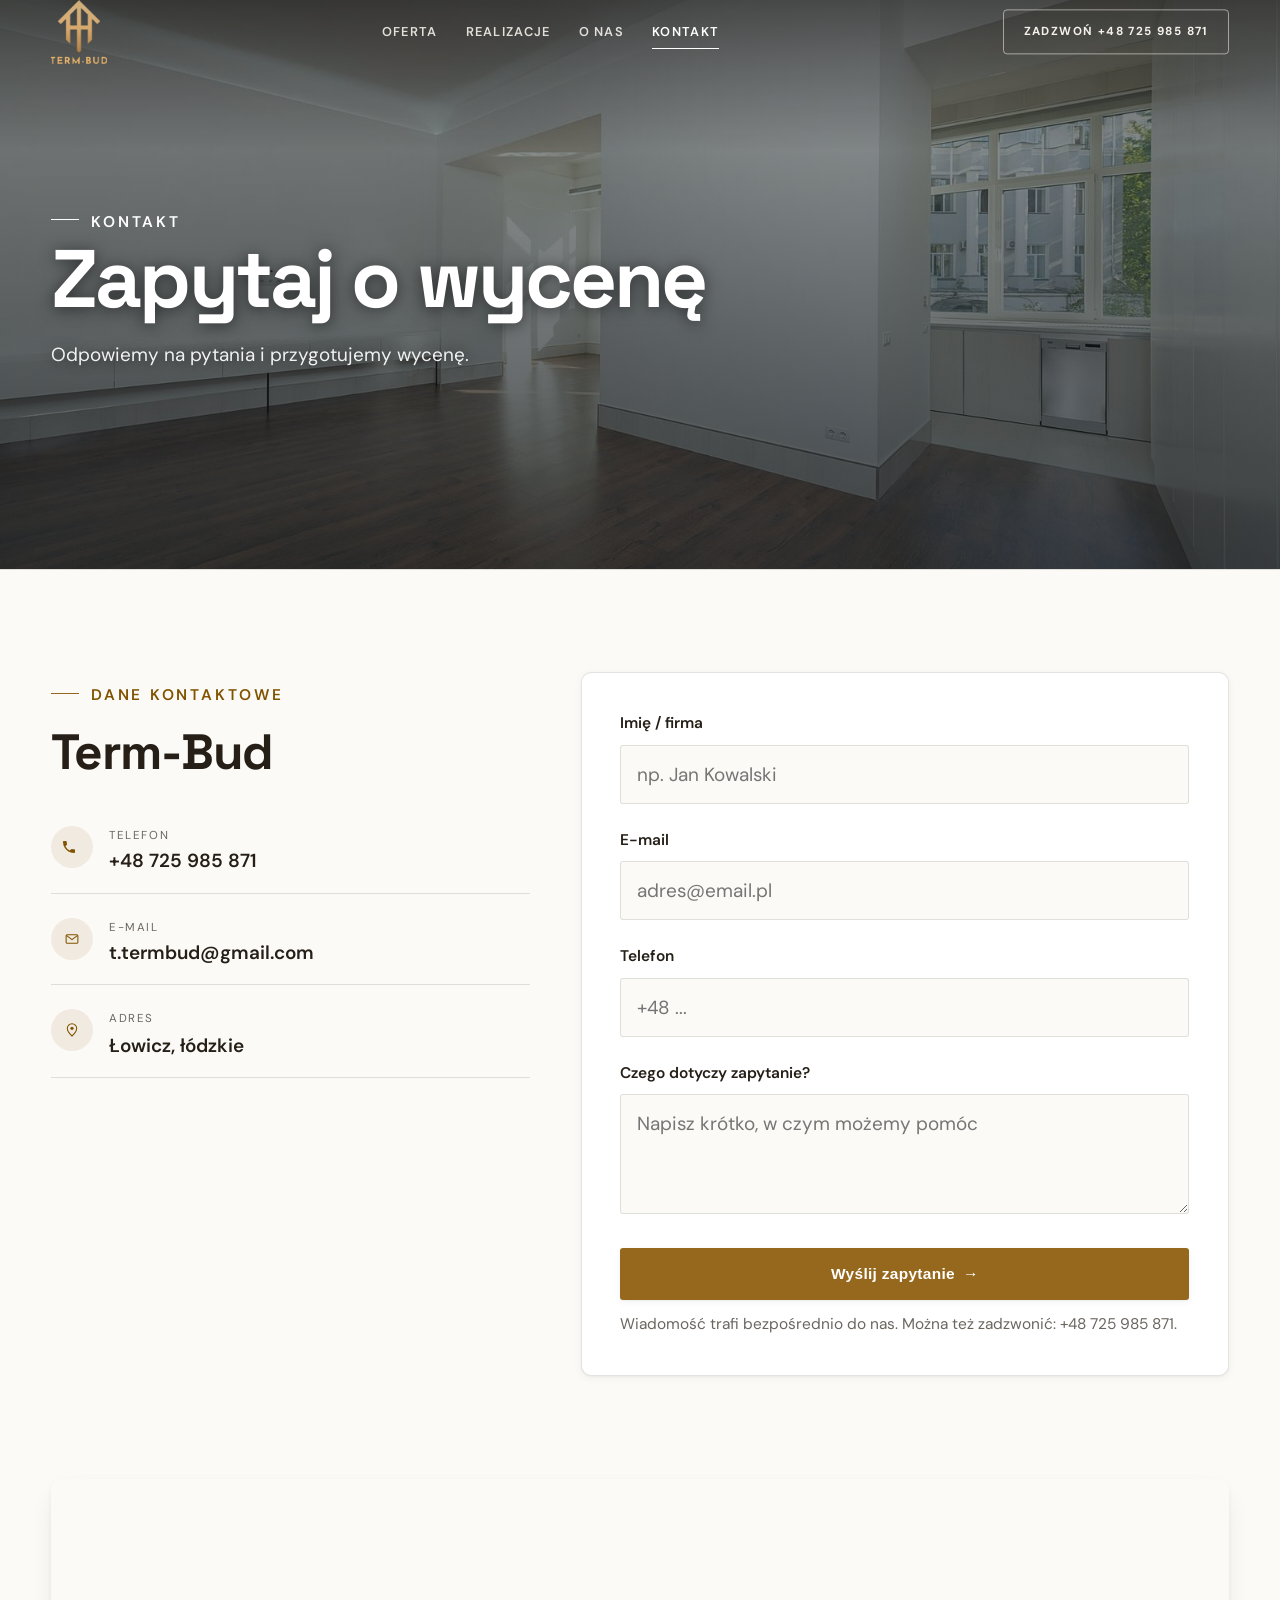
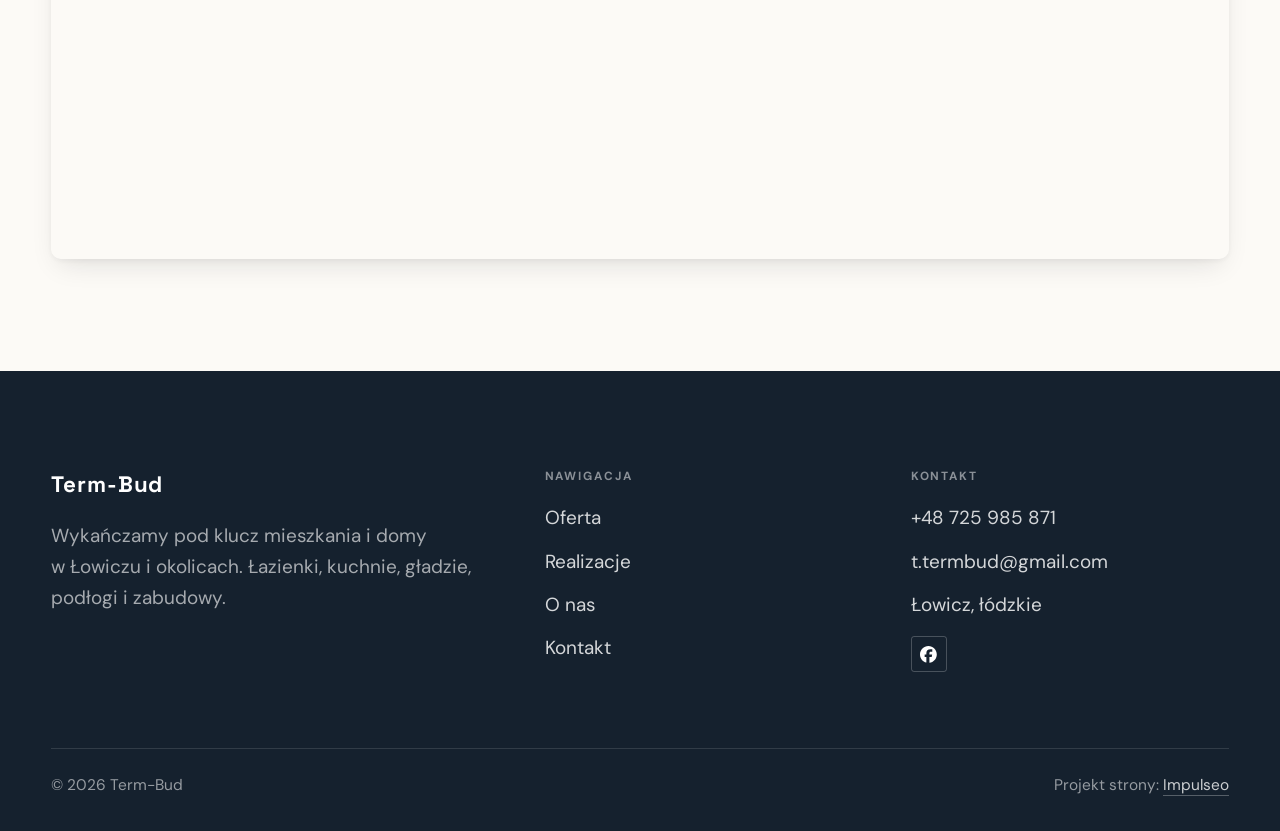
==== kontakt.html @ 58bba92e "Strona demo: term-bud-lowicz" ====
<!DOCTYPE html>
<html lang="pl">
<head>
<meta charset="UTF-8">
<meta name="viewport" content="width=device-width, initial-scale=1.0">
<title>Kontakt - Term-Bud</title>
<meta name="description" content="Kontakt Term-Bud - Łowicz, łódzkie">
<link rel="canonical" href="https://kris20032.github.io/term-bud-lowicz/kontakt.html">
<meta name="robots" content="noindex, nofollow">
<meta property="og:type" content="website">
<meta property="og:locale" content="pl_PL">
<meta property="og:site_name" content="Term-Bud">
<meta property="og:title" content="Kontakt - Term-Bud">
<meta property="og:description" content="Kontakt Term-Bud - Łowicz, łódzkie">
<meta property="og:url" content="https://kris20032.github.io/term-bud-lowicz/kontakt.html">
<meta property="og:image" content="https://kris20032.github.io/term-bud-lowicz/img/og.jpg">
<meta property="og:image:width" content="1200">
<meta property="og:image:height" content="630">
<meta name="twitter:card" content="summary_large_image">
<link rel="preconnect" href="https://fonts.googleapis.com">
<link rel="preconnect" href="https://fonts.gstatic.com" crossorigin>
<link href="https://fonts.googleapis.com/css2?family=Space+Grotesk:wght@500;600;700&family=DM+Sans:opsz,wght@9..40,400;9..40,500;9..40,600&display=swap" rel="stylesheet">
<link rel="stylesheet" href="assets/styles.css?v=5d3cfe52">
</head>
<body>

<header class="nav">
  <div class="wrap nav-inner">
    <a class="brand brand-has-logo" href="index.html"><img class="brand-logo" src="img/logo.png" alt="Term-Bud" width="573" height="656" decoding="async"></a>
    <nav class="nav-links">
      <a href="oferta.html">Oferta</a>
      <a href="realizacje.html">Realizacje</a>
      <a href="o-nas.html">O nas</a>
      <a href="kontakt.html" class="active" aria-current="page">Kontakt</a>
      <a href="tel:+48725985871" class="btn btn-accent">Zadzwoń +48 725 985 871</a>
    </nav>
    <button class="nav-toggle" aria-label="Menu"><span></span><span></span><span></span></button>
  </div>
</header>

<main>
<section class="pagehead">
  <img src="img/g7.jpg" alt="Term-Bud - Zapytaj o wycenę" width="1600" height="1068" decoding="async">
  <div class="wrap">
    <span class="eyebrow">Kontakt</span>
    <h1>Zapytaj o wycenę</h1>
    <p>Odpowiemy na pytania i przygotujemy wycenę.</p>
  </div>
</section>
<section>
  <div class="wrap contact-grid">
    <div class="reveal">
      <span class="eyebrow">Dane kontaktowe</span>
      <h2 style="margin:var(--space-4) 0 var(--space-6)">Term-Bud</h2>
      <div class="info-list">
        <div class="info-row"><div class="ic"><svg class="ico-tel" width="16" height="16" viewBox="0 0 24 24" fill="none" aria-hidden="true"><path d="M6.6 10.8a15.5 15.5 0 0 0 6.6 6.6l2.2-2.2a1 1 0 0 1 1-.24 11.4 11.4 0 0 0 3.6.58 1 1 0 0 1 1 1V20a1 1 0 0 1-1 1A17 17 0 0 1 3 4a1 1 0 0 1 1-1h3.5a1 1 0 0 1 1 1c0 1.25.2 2.46.58 3.6a1 1 0 0 1-.25 1l-2.23 2.2Z" fill="currentColor"/></svg></div><div><div class="lbl">Telefon</div><a class="val" href="tel:+48725985871">+48 725 985 871</a></div></div>
        <div class="info-row"><div class="ic"><svg class="ico-mail" width="16" height="16" viewBox="0 0 24 24" fill="none" aria-hidden="true"><rect x="3.2" y="5.5" width="17.6" height="13" rx="1.6" stroke="currentColor" stroke-width="1.6"/><path d="M4 7l8 6 8-6" stroke="currentColor" stroke-width="1.6" stroke-linecap="round" stroke-linejoin="round"/></svg></div><div><div class="lbl">E-mail</div><a class="val" href="mailto:t.termbud@gmail.com">t.termbud@gmail.com</a></div></div>
        <div class="info-row"><div class="ic"><svg class="ico-pin" width="16" height="16" viewBox="0 0 24 24" fill="none" aria-hidden="true"><path d="M12 21s7-6.1 7-11.5A7 7 0 0 0 5 9.5C5 14.9 12 21 12 21Z" stroke="currentColor" stroke-width="1.6" fill="none"/><circle cx="12" cy="9.5" r="2.4" fill="currentColor"/></svg></div><div><div class="lbl">Adres</div><div class="val">Łowicz, łódzkie</div></div></div>
      </div>
    </div>
    <div class="reveal">
      <form class="form" action="https://formsubmit.co/t.termbud@gmail.com" method="POST">
        <input type="hidden" name="_subject" value="Zapytanie ze strony Term-Bud">
        <input type="hidden" name="_captcha" value="false">
        <input type="hidden" name="_template" value="table">
        <div class="fld"><label for="name">Imię / firma</label><input id="name" name="name" type="text" placeholder="np. Jan Kowalski" required></div>
        <div class="fld"><label for="email">E-mail</label><input id="email" name="email" type="email" placeholder="adres@email.pl" required></div>
        <div class="fld"><label for="phone">Telefon</label><input id="phone" name="phone" type="tel" placeholder="+48 ..."></div>
        <div class="fld"><label for="msg">Czego dotyczy zapytanie?</label><textarea id="msg" name="message" placeholder="Napisz krótko, w czym możemy pomóc" required></textarea></div>
        <button type="submit" class="btn btn-accent" style="width:100%;justify-content:center">Wyślij zapytanie <span class="arr">→</span></button>
        <p class="note">Wiadomość trafi bezpośrednio do nas. Można też zadzwonić: +48 725 985 871.</p>
      </form>
    </div>
  </div>
</section>
<section style="padding-top:0">
  <div class="wrap reveal">
    <iframe class="map" title="Term-Bud - Łowicz" src="https://maps.google.com/maps?q=Term-Bud%20%C5%81owicz&z=15&output=embed" loading="lazy" referrerpolicy="no-referrer-when-downgrade"></iframe>
  </div>
</section>
</main>

<footer>
  <div class="wrap">
    <div class="foot-grid">
      <div class="foot-brand">
        <div class="name">Term-Bud</div>
        <p>Wykańczamy pod klucz mieszkania i domy w Łowiczu i okolicach. Łazienki, kuchnie, gładzie, podłogi i zabudowy.</p>
      </div>
      <div class="foot-col">
        <h4>Nawigacja</h4>
        <a href="oferta.html">Oferta</a>
        <a href="realizacje.html">Realizacje</a>
        <a href="o-nas.html">O nas</a>
        <a href="kontakt.html">Kontakt</a>
      </div>
      <div class="foot-col">
        <h4>Kontakt</h4>
        <a href="tel:+48725985871">+48 725 985 871</a>
        <a href="mailto:t.termbud@gmail.com">t.termbud@gmail.com</a>
        <p>Łowicz, łódzkie</p>
      <div class="foot-soc">
        <a class="soc" href="https://www.facebook.com/p/Term-Bud-%C5%81owicz-100028941773326/" target="_blank" rel="noopener" aria-label="Facebook - Term-Bud"><svg viewBox="0 0 24 24" aria-hidden="true" focusable="false"><path d="M9.101 23.691v-7.98H6.627v-3.667h2.474v-1.58c0-4.085 1.848-5.978 5.858-5.978.401 0 .955.042 1.468.103a8.68 8.68 0 0 1 1.141.195v3.325a8.623 8.623 0 0 0-.653-.036 26.805 26.805 0 0 0-.733-.009c-.707 0-1.259.096-1.675.309a1.686 1.686 0 0 0-.679.622c-.258.42-.374.995-.374 1.752v1.297h3.919l-.386 2.103-.287 1.564h-3.246v8.245C19.396 23.238 24 18.179 24 12.044c0-6.627-5.373-12-12-12s-12 5.373-12 12c0 5.628 3.874 10.35 9.101 11.647Z" fill="currentColor"/></svg></a>
      </div>
      </div>
    </div>
    <div class="foot-bot">
      <span>© 2026 Term-Bud</span>
      <span>Projekt strony: <a class="foot-credit" href="https://impulseo.pl" target="_blank" rel="noopener">Impulseo</a></span>
    </div>
  </div>
</footer>
<div class="sticky-call"><a class="sc-call" href="tel:+48725985871"><svg class="ico-tel" width="16" height="16" viewBox="0 0 24 24" fill="none" aria-hidden="true"><path d="M6.6 10.8a15.5 15.5 0 0 0 6.6 6.6l2.2-2.2a1 1 0 0 1 1-.24 11.4 11.4 0 0 0 3.6.58 1 1 0 0 1 1 1V20a1 1 0 0 1-1 1A17 17 0 0 1 3 4a1 1 0 0 1 1-1h3.5a1 1 0 0 1 1 1c0 1.25.2 2.46.58 3.6a1 1 0 0 1-.25 1l-2.23 2.2Z" fill="currentColor"/></svg> Zadzwoń</a><a class="sc-quote" href="kontakt.html">Zadzwoń teraz</a></div>
<div class="demo-wazne" data-do="2026-09-24" data-cykl="3" hidden><svg class="dw-ico" width="13" height="13" viewBox="0 0 24 24" fill="none" aria-hidden="true"><circle cx="12" cy="12" r="8.6" stroke="currentColor" stroke-width="1.8"/><path d="M12 7.2V12l3.3 2" stroke="currentColor" stroke-width="1.8" stroke-linecap="round"/></svg><span class="dw-txt"></span></div>

<script src="assets/main.js"></script>
</body>
</html>
---- assets/styles.css ----
/* ============================================================
   STOLBASZ — premium, architektoniczny B2B fit-out
   Jasna paleta, zero brązu. System wg premium-web-craft.
   Projekt strony: Impulseo (impulseo.pl)
   ============================================================ */

:root{
  /* PALETA — jasna, architektoniczna, chłodna */
  --paper:#F4F6F8;          /* główne tło */
  --paper-2:#E7EBEF;        /* sekcje alternatywne (chłodny jasny szary) */
  --paper-3:#E7EBEF;        /* delikatne wypełnienia */
  --ink:#15212E;            /* tekst główny — chłodny grafit */
  --ink-soft:#243443;       /* nagłówki drugorzędne */
  --muted:#6B7785;          /* tekst poboczny */
  --line:rgba(21,33,46,.12);/* hairline */
  --accent:#E8A317;         /* stonowany petrol-slate — jedyny akcent */
  --accent-d:#C9870C;
  --accent-soft:rgba(232,163,23,.10);
  --dark:#15212E;           /* sekcje ciemne (stopka/CTA) */

  /* HOVER ZDJĘĆ — JEDEN standard dla całego silnika (decyzja K. 04.08.2026, artefakt z wariantami).
     AKTUALNE (K.+Szymon 09.08.2026, wybór z artefaktu 6 wariantów): zoom 1.05 przy 1.4s -
     przy tak długim czasie mocniejszy kadr NIE skacze, tylko „oddycha". Poprzedni standard
     (1.02 / .55s z 04.08) odbierany jako dynamiczny i szybki.
     Spoczynek lekko przygaszony, ale TYLKO tam, gdzie jest mysz (@media hover:hover) —
     na telefonie zdjęcia zostają w pełnej jasności. */
  --img-zoom:1.05;                   /* K.+Szymon 09.08: wariant F z artefaktu porównawczego */
  --img-rest:brightness(.95) saturate(.99);
  --img-hot:brightness(1.06) saturate(1.05);
  --img-dur:1.4s;                    /* K.+Szymon 09.08 (wariant F): powoli = elegancko */
  --img-ease:cubic-bezier(.16,.84,.44,1);  /* miękki ogon, efekt „oddychania" */

  /* ODSTĘPY — skala 4/8 */
  --space-1:4px; --space-2:8px; --space-3:12px; --space-4:16px; --space-5:24px;
  --space-6:32px; --space-7:48px; --space-8:64px; --space-9:96px; --space-10:128px;

  /* TYPOGRAFIA — fluid clamp() (skala podbita 16.07.2026: większe, czytelniejsze litery — uwaga Adama) */
  --text-sm:clamp(.9rem,.87rem + .12vw,1rem);
  --text-base:clamp(1.08rem,1.04rem + .18vw,1.2rem);
  --text-lg:clamp(1.24rem,1.15rem + .34vw,1.44rem);
  --text-h3:clamp(1.34rem,1.22rem + .55vw,1.66rem);
  --text-h2:clamp(2.1rem,1.66rem + 2.1vw,3.1rem);
  --text-h1:clamp(2.9rem,2.1rem + 4vw,5.1rem);

  /* PROMIENIE — architektoniczne, raczej ostre */
  --r-sm:3px; --r-md:6px; --r-lg:10px;

  /* RUCH */
  --ease:cubic-bezier(.25,.46,.45,.94); --dur:.24s;

  /* CIENIE — miękkie, warstwowe */
  --sh-sm:0 1px 2px rgba(16,24,32,.04), 0 2px 8px rgba(16,24,32,.05);
  --sh-md:0 2px 6px rgba(16,24,32,.05), 0 12px 28px -8px rgba(16,24,32,.12);
  --sh-lg:0 6px 14px rgba(16,24,32,.07), 0 26px 56px -18px rgba(16,24,32,.22);

  --hairline:1px solid var(--line);

  --font-display:'Space Grotesk','Inter',sans-serif;
  --font-body:'DM Sans','Inter',sans-serif;
}

*{box-sizing:border-box;margin:0;padding:0}
html{scroll-behavior:smooth}
body{
  font-family:var(--font-body);
  font-size:var(--text-base);
  line-height:1.65;
  color:var(--ink);
  background:var(--paper);
  -webkit-font-smoothing:antialiased;
  text-rendering:optimizeLegibility;
}
img{max-width:100%;height:auto;display:block}  /* height:auto = width/height z atrybutów trzyma proporcje (TOP#12) */
a{color:inherit;text-decoration:none}

.wrap{width:min(92%,1180px);margin-inline:auto}
section{padding-block:clamp(52px,6.5vw,96px)}

h1,h2,h3{font-family:var(--font-display);font-weight:700;line-height:1.08;letter-spacing:-.02em;color:var(--ink)}
h1{font-size:var(--text-h1);letter-spacing:-.035em}
h2{font-size:var(--text-h2);letter-spacing:-.025em}
h3{font-size:var(--text-h3)}
/* MIARA — długość wiersza. WCAG 2.2 SC 1.4.8: max 80 znaków; Butterick: 45–90.
   68ch daje realnie 72–78 znaków polskiego tekstu, czyli z zapasem pod granicą.
   Wcześniej limit miał TYLKO <p> — <li>, <blockquote> i <dd> nie miały żadnego,
   i to jedyny powód, dla którego 23 bloki na dwóch oddanych stronach jadą po
   83–106 znaków w wierszu (pomiar 07.08.2026, bramka `miara`).
   ⚠️ Listy i definicje ograniczamy TYLKO bez klasy: `ul`/`ol` z klasą to u nas
   układ (siatki kafli, menu), a nie tekst ciągły — tam miarę wyznacza układ. */
/* 60ch, nie 68ch (K. 10.08): po zmianie fontów na węższe kroje (DM Sans i spółka)
   w 68ch mieściło się ~90 znaków - bramka pikselowa słusznie zgłaszała przekroczenie
   granicy 80. Pomiar na żywej przeglądarce: 60ch = 90 znaków, 53ch = ~78 znaków, czyli normę WCAG 1.4.8. */
:root{ --miara:53ch }
p{max-width:min(100%,var(--miara))}
blockquote,
ul:not([class])>li, ol:not([class])>li,
dl:not([class])>dd{max-width:min(100%,var(--miara))}

/* ⚠️ Świadomie BEZ wyjątku `.tile p,.card p,.svc p{max-width:none}`, choć nasuwa się sam:
   te akapity BYŁY już ograniczone (stare `p{max-width:65ch}`), więc „wyjątek" nie odblokowałby
   niczego nowego — tylko ROZLUŹNIŁ stan sprzed zmiany na wszystkich demach naraz.
   `figcaption` żadna z reguł wyżej nie dotyczy, więc też nie potrzebuje zwolnienia. */

/* ŁAMANIE. `balance` wyrównuje długości wierszy w nagłówku, `pretty` pilnuje ostatniego
   wiersza akapitu, żeby nie został w nim jeden wyraz. Obsługiwane od Chrome 117 /
   Safari 17.5; starsze przeglądarki po prostu ignorują tę własność.
   `text-wrap:pretty` nie występowało dotąd ANI RAZ w silniku ani w repo klientów. */
h1,h2,h3,.lead,.lede{text-wrap:balance}
p,li,blockquote,dd{text-wrap:pretty}

.eyebrow{
  font-family:var(--font-body);
  font-size:var(--text-sm);
  font-weight:600;
  letter-spacing:.18em;
  text-transform:uppercase;
  color:var(--accent);
  display:inline-flex;align-items:center;gap:var(--space-3);
}
/* flex:none + margin-top = kreska trzyma się PIERWSZEJ linii. Wcześniej align-items:center
   centrowało ją względem całego bloku i przy zawinięciu (długi kicker typu
   „…WNĘTRZ · LESZNO · OD 2019") druga linia lądowała z brzydkim wcięciem. */
.eyebrow{align-items:flex-start}
.eyebrow>*,.eyebrow{text-wrap:balance}   /* dlugi kicker lamal sie na sierote typu samo „2019" w drugiej linii */
.eyebrow::before{content:"";width:28px;height:1px;background:var(--accent);display:inline-block;flex:none;margin-top:.62em}

.muted{color:var(--muted)}
.lead{font-size:var(--text-lg);line-height:1.55;color:var(--ink-soft);max-width:50ch}

/* ---------- BUTTONS ---------- */
.btn{
  display:inline-flex;align-items:center;gap:var(--space-2);
  font-weight:600;font-size:var(--text-sm);letter-spacing:.02em;
  padding:var(--space-4) var(--space-6);
  border-radius:var(--r-sm);
  transition:transform var(--dur) var(--ease),box-shadow var(--dur) var(--ease),background var(--dur) var(--ease);
  cursor:pointer;border:1px solid transparent;
}
.btn-accent{background:var(--accent);color:#fff;box-shadow:var(--sh-sm)}
.btn-accent:hover{background:var(--accent-d);transform:translateY(-2px);box-shadow:var(--sh-md)}
.btn-accent:active{transform:translateY(0);box-shadow:var(--sh-sm)}
.btn-ghost{background:transparent;color:var(--ink);border-color:var(--line)}
.btn-ghost:hover{border-color:var(--accent);color:var(--accent);transform:translateY(-2px)}
.btn-light{background:#fff;color:var(--ink);box-shadow:var(--sh-sm)}
.btn-light:hover{transform:translateY(-2px);box-shadow:var(--sh-md)}
.btn .arr{transition:transform var(--dur) var(--ease)}
.btn:hover .arr{transform:translateX(4px)}

/* ---------- NAV ---------- */
.nav{
  position:sticky;top:0;z-index:50;
  background:color-mix(in srgb,var(--paper) 88%,transparent);
  backdrop-filter:saturate(140%) blur(10px);
  border-bottom:var(--hairline);
}
.nav-inner{display:flex;align-items:center;justify-content:space-between;gap:var(--space-5);height:72px}
/* ANTY-NACHODZENIE (K. 05.08.2026): długa nazwa firmy + przycisk z pełnym numerem nie mieściły się w pasku
   i flex ściskał linki PONIŻEJ ich treści - "Kontakt" wchodził na ramkę "Zadzwoń +48 ...". Teraz ustępuje
   nazwa marki (skrót wielokropkiem), a menu i przycisk nigdy się nie kurczą ani nie zachodzą na siebie. */
.brand{display:flex;flex-direction:column;line-height:1;min-width:0;flex:0 1 auto}
.brand .name{font-family:var(--font-display);font-weight:800;font-size:1.35rem;letter-spacing:.04em;white-space:nowrap;overflow:hidden;text-overflow:ellipsis}
.brand .sub{font-size:.62rem;letter-spacing:.34em;text-transform:uppercase;color:var(--muted);margin-top:5px;white-space:nowrap;overflow:hidden;text-overflow:ellipsis}
.nav-links{display:flex;align-items:center;gap:var(--space-6);flex:0 0 auto}
.nav-links a{font-size:var(--text-sm);font-weight:500;color:var(--ink-soft);position:relative;padding-block:4px;white-space:nowrap;transition:color var(--dur) var(--ease)}
.nav-links a::after{content:"";position:absolute;left:0;bottom:0;width:0;height:1.5px;background:var(--accent);transition:width var(--dur) var(--ease)}
.nav-links a:hover,.nav-links a.active{color:var(--ink)}
.nav-links a:hover::after,.nav-links a.active::after{width:100%}
.nav-links .btn{padding:var(--space-2) var(--space-5)}
/* przyciski w nav: właściwy kolor (przebij .nav-links a) + bez podkreślenia */
.nav-links a.btn-accent{color:#fff}
.nav-links a.btn-ghost,.nav-links a.btn-light{color:var(--ink)}
/* CTA w pasku: NIE podkreślenie spod linków menu, ale ten sam przelatujący błysk,
   co na wszystkich innych przyciskach (zgłoszenie K. 13.08.2026 - „na hero jest efekt
   światła przechodzącego przez przycisk, na navbarze go nie ma, a mają być identyczne").
   Reguła `.nav-links a::after` jest silniejsza od `.btn::after`, więc trzeba jej
   geometrię wyzerować i wpisać połysk z nazwy - samo `display:none` gasiło efekt. */
.nav-links a.btn::after{
  display:block;content:"";position:absolute;inset:0;z-index:-1;pointer-events:none;
  width:auto;height:auto;border-radius:inherit;   /* kasuje geometrię podkreślenia (width:0;height:1.5px) */
  background:linear-gradient(100deg,transparent 32%,rgba(255,255,255,.20) 50%,transparent 68%);
  translate:-120% 0}
@media (prefers-reduced-motion:no-preference){
  .nav-links a.btn:hover::after{translate:120% 0;transition:translate .75s var(--mt-ease,cubic-bezier(.16,.84,.44,1))}
}
.nav-toggle{display:none;background:none;border:none;cursor:pointer;flex-direction:column;gap:5px;padding:8px}
.nav-toggle span{width:24px;height:2px;background:var(--ink);transition:var(--dur)}
/* Ciasny zakres MIĘDZY menu mobilnym a pełnym pulpitem: zbijamy odstępy i nazwę marki,
   żeby wszystko zmieściło się naturalnie, zanim w ogóle dojdzie do skracania wielokropkiem. */
@media(max-width:1280px) and (min-width:921px){
  .nav-links{gap:var(--space-4)}
  .nav-links .btn{padding:var(--space-2) var(--space-4)}
  .brand .name{font-size:1.15rem}
}

/* ---------- HERO (split) ---------- */
.hero{position:relative;overflow:hidden;border-bottom:var(--hairline)}
.hero-grid{display:grid;grid-template-columns:1.05fr .95fr;gap:clamp(24px,4vw,60px);align-items:center;
  padding-block:clamp(36px,4.5vw,64px)}
.hero-copy .eyebrow{margin-bottom:var(--space-5)}
.hero-copy h1{margin-bottom:var(--space-5)}
.hero-copy .lead{margin-bottom:var(--space-7)}
.hero-actions{display:flex;flex-wrap:wrap;gap:var(--space-4)}
.hero-art{position:relative;aspect-ratio:4/3;border-radius:var(--r-lg);overflow:hidden;box-shadow:var(--sh-lg)}
.hero-art img{width:100%;height:100%;object-fit:cover}
.hero-art::after{content:"";position:absolute;inset:0;background:linear-gradient(180deg,transparent 55%,rgba(18,24,28,.28))}
.hero-badge{position:absolute;left:var(--space-5);bottom:var(--space-5);z-index:2;
  background:rgba(252,252,251,.94);backdrop-filter:blur(4px);
  border-radius:var(--r-md);padding:var(--space-4) var(--space-5);box-shadow:var(--sh-md);max-width:78%}
.hero-badge strong{display:block;font-family:var(--font-display);font-size:1rem;letter-spacing:-.01em}
.hero-badge span{font-size:var(--text-sm);color:var(--muted)}

/* ---------- HERO duży / kinowy (strona główna) ---------- */
.hero-cine{position:relative;min-height:clamp(560px,82vh,840px);min-height:clamp(560px,82svh,840px);display:flex;align-items:center;overflow:hidden;border-bottom:var(--hairline)}
.hero-cine>img{position:absolute;inset:0;width:100%;height:100%;object-fit:cover;z-index:0}
.hero-cine::after{content:"";position:absolute;inset:0;z-index:1;
  background:linear-gradient(95deg,rgba(13,18,23,.86) 0%,rgba(13,18,23,.64) 32%,rgba(13,18,23,.24) 62%,rgba(13,18,23,.04) 100%)}
.hero-cine .wrap{position:relative;z-index:2;padding-block:var(--space-8)}
.hero-cine .hero-copy{max-width:660px}
.hero-cine .eyebrow{color:#fff;margin-bottom:var(--space-5)}
.hero-cine .eyebrow::before{background:#fff}
.hero-cine h1{color:#fff;margin-bottom:var(--space-5);font-size:clamp(2.9rem,2rem + 4.4vw,5.2rem);text-wrap:balance}
.hero-cine .lead{color:rgba(255,255,255,.92);max-width:48ch;margin-bottom:var(--space-7)}
.hero-cine .hero-actions{display:flex;flex-wrap:wrap;gap:var(--space-4)}
/* NISKIE OKNO (laptop z dokiem i paskami przeglądarki ma ~700-780 px wysokości widoku):
   H1 do 5.2rem + długi lead nie mieściły się i przyciski wypadały POD krawędź ekranu -
   klient widział stronę bez ani jednego CTA. Skalujemy w dół, zamiast przycinać treść. */
@media(min-width:821px) and (max-height:820px){
  .hero-cine{min-height:clamp(520px,94svh,780px)}
  .hero-cine .wrap{padding-block:var(--space-6)}
  .hero-cine h1{font-size:clamp(2.2rem,1.5rem + 2.6vw,3.6rem);margin-bottom:var(--space-4)}
  .hero-cine .eyebrow{margin-bottom:var(--space-4)}
  .hero-cine .lead{margin-bottom:var(--space-5);max-width:44ch}
}
@media(max-width:680px){
  .hero-cine{min-height:clamp(520px,76vh,640px);min-height:clamp(520px,76svh,640px);align-items:flex-end}
  .hero-cine::after{background:linear-gradient(0deg,rgba(13,18,23,.9) 6%,rgba(13,18,23,.45) 55%,rgba(13,18,23,.25) 100%)}
  .hero-cine .wrap{padding-bottom:var(--space-9)}
  /* TELEFON (~90% oglądających): lead potrafił zająć 8 linii i zepchnąć CTA poza pierwszy ekran.
     Zwężamy interlinię i skalę - treści nie ucinamy, bo to ona sprzedaje. */
  .hero-cine .lead{font-size:.98rem;line-height:1.5;margin-bottom:var(--space-5)}
  .hero-cine .eyebrow{font-size:.72rem;letter-spacing:.13em;margin-bottom:var(--space-4)}
  .hero-cine .eyebrow::before{width:20px}
  .hero-cine h1{margin-bottom:var(--space-4)}
}

/* full-bleed hero variant (podstrony) */
.pagehead{position:relative;min-height:46vh;min-height:46svh;display:flex;align-items:flex-end;overflow:hidden;border-bottom:var(--hairline)}
.pagehead img{position:absolute;inset:0;width:100%;height:100%;object-fit:cover}
/* 10.08.2026 (decyzja K.): mocniejsze przyciemnienie + cień pod tekstem. Bramka mierzyła na
   nagłówkach podstron 3,38-3,43:1 przy wymaganych 4,5 — jasne zdjęcie (hala, śnieg, niebo)
   podchodziło pod biały tekst. Zdjęcia klientów są różne, więc kontrast musi dawać WARSTWA,
   a nie szczęśliwy dobór kadru. */
.pagehead::after{content:"";position:absolute;inset:0;background:linear-gradient(180deg,rgba(18,24,28,.40),rgba(18,24,28,.76))}
.pagehead .wrap{position:relative;z-index:2;padding-block:var(--space-9);color:#fff}
.pagehead h1{color:#fff;max-width:18ch;text-shadow:0 2px 16px rgba(0,0,0,.55)}
.pagehead .eyebrow{color:#fff}
.pagehead .eyebrow::before{background:#fff}
.pagehead p{color:rgba(255,255,255,.92);margin-top:var(--space-4);max-width:54ch;text-shadow:0 1px 12px rgba(0,0,0,.5)}

/* ---------- STRIP (pasek skrótów / liczby) ---------- */
.strip{background:var(--dark);color:#fff}
/* PASEK HASEŁ — standard 04.08.2026 (decyzja K.): 5 haseł w JEDNYM rzędzie, tekst WYŚRODKOWANY,
   węższe marginesy boczne niż reszta strony (pasek ma iść szerzej), równe wysokości kolumn. */
.strip .wrap{width:min(96%,1440px);display:grid;grid-template-columns:repeat(5,1fr);
  gap:var(--space-5);padding-block:var(--space-7);align-items:stretch}
.strip .item .k{font-family:var(--font-display);font-size:clamp(1.05rem,.82rem + .85vw,1.55rem);
  font-weight:800;letter-spacing:-.02em;color:#fff;line-height:1.18;text-wrap:balance}
.strip .item .v{font-size:var(--text-sm);color:rgba(255,255,255,.66);margin-top:var(--space-2);line-height:1.4}
.strip .item{border-left:2px solid var(--accent);padding-inline:var(--space-4);
  text-align:center;display:flex;flex-direction:column;justify-content:center}
/* liczba kolumn = liczba haseł, żeby ostatnie nie zostawało samo w drugim rzędzie.
   Klasę n-N nadaje multipage.py; domyślnie (bez klasy) pasek jest 5-kolumnowy. */
.strip.n-2 .wrap{grid-template-columns:repeat(2,1fr)}
.strip.n-3 .wrap{grid-template-columns:repeat(3,1fr)}
.strip.n-4 .wrap{grid-template-columns:repeat(4,1fr);gap:var(--space-6)}
.strip.n-4 .item .k{font-size:clamp(1.3rem,1rem + 1.1vw,2rem)}
.strip.n-6 .wrap{grid-template-columns:repeat(6,1fr);gap:var(--space-4)}
.strip.n-6 .item .k{font-size:clamp(.98rem,.8rem + .7vw,1.35rem)}
/* równe łamanie: zamiast "długa linia + jedno słowo" obie linie zbliżonej długości */
.strip .item .k{text-wrap:balance}

/* ---------- SECTION HEAD ---------- */
.head{max-width:48rem;margin-bottom:var(--space-8)}
.head.center{margin-inline:auto;text-align:center}
.head .eyebrow{margin-bottom:var(--space-4)}
.head h2{margin-bottom:var(--space-4)}
.head p{color:var(--muted);font-size:var(--text-lg);line-height:1.55}
.head.center p{margin-inline:auto}

/* ---------- INTRO SPLIT ---------- */
.split{display:grid;grid-template-columns:.92fr 1.08fr;gap:clamp(28px,5vw,80px);align-items:center}
.split.rev{grid-template-columns:1.08fr .92fr}
.split.rev .split-art{order:-1}
.split-art{position:relative;aspect-ratio:5/4;border-radius:var(--r-lg);overflow:hidden;box-shadow:var(--sh-lg)}
.split-art img{width:100%;height:100%;object-fit:cover}
.split-copy h2{margin-bottom:var(--space-5)}
.split-copy p+p{margin-top:var(--space-4)}
.split-copy .btn{margin-top:var(--space-6)}

/* ---------- SERVICES (zakres) ---------- */
.svc-grid{display:grid;grid-template-columns:repeat(auto-fit,minmax(280px,1fr));gap:var(--space-5)}
.svc{background:#fff;border:var(--hairline);border-radius:var(--r-md);padding:var(--space-7) var(--space-6);
  transition:transform var(--dur) var(--ease),box-shadow var(--dur) var(--ease),border-color var(--dur) var(--ease);
  position:relative;overflow:hidden}
.svc::before{content:"";position:absolute;left:0;top:0;width:3px;height:0;background:var(--accent);transition:height var(--dur) var(--ease)}
.svc:hover{transform:translateY(-4px);box-shadow:var(--sh-md);border-color:transparent}
.svc:hover::before{height:100%}
.svc .ic{font-family:var(--font-display);font-size:.8rem;font-weight:700;letter-spacing:.12em;color:var(--accent);margin-bottom:var(--space-4)}
.svc h3{margin-bottom:var(--space-3);font-size:1.22rem}
.svc p{color:var(--muted);font-size:var(--text-base);line-height:1.6}

/* big detailed service rows */
.svc-row{display:grid;grid-template-columns:.8fr 1.2fr;gap:clamp(20px,4vw,60px);align-items:center;padding-block:var(--space-8)}
.svc-row+.svc-row{border-top:var(--hairline)}
.svc-row.rev{grid-template-columns:1.2fr .8fr}
/* Naprzemienny układ wierszy oferty: co drugi wiersz ma zdjęcie po PRAWEJ.
   Było `order:-1` — martwy kod, bo zdjęcie i tak jest pierwszym dzieckiem w HTML,
   więc wszystkie wiersze wyglądały identycznie (zdjęcie zawsze z lewej), a `rev`
   zmieniało tylko szerokość kolumn. Znalezione 29.07.2026 przy różnicowaniu kierunków
   animacji (pomiar pozycji: art.mid 390/502 przy row.mid 756 — zawsze lewa strona). */
.svc-row.rev .svc-row-art{order:2}
.svc-row-art{aspect-ratio:4/3;border-radius:var(--r-md);overflow:hidden;box-shadow:var(--sh-md)}
.svc-row-art img{width:100%;height:100%;object-fit:cover}
.svc-row h3{font-size:1.5rem;margin-bottom:var(--space-4)}
.svc-row .num{font-family:var(--font-display);font-size:.85rem;font-weight:700;letter-spacing:.14em;color:var(--accent);display:block;margin-bottom:var(--space-3)}
.svc-row ul{list-style:none;margin-top:var(--space-4);display:flex;flex-direction:column;gap:var(--space-2)}
.svc-row li{position:relative;padding-left:var(--space-5);color:var(--muted);font-size:var(--text-base)}
.svc-row li::before{content:"";position:absolute;left:0;top:.62em;width:8px;height:1px;background:var(--accent)}

/* ---------- GALLERY (realizacje) ---------- */
.gallery{display:grid;grid-template-columns:repeat(12,1fr);gap:var(--space-4);grid-auto-rows:200px}
/* GALERIA MASONRY — pionowe zdjęcia (portrety beauty/wellness) bez przycinania: kolumny, height auto */
.gallery-masonry{column-count:3;column-gap:var(--space-4)}
@media(max-width:900px){.gallery-masonry{column-count:2}}
@media(max-width:560px){.gallery-masonry{column-count:1}}
.gallery-masonry .m-tile{break-inside:avoid;margin:0 0 var(--space-4);padding:0;position:relative;overflow:hidden;border-radius:var(--r-md);border:1px solid var(--line)}
.gallery-masonry .m-tile img{width:100%;height:auto;display:block}
.gallery-masonry .m-tile .cap{position:absolute;left:0;right:0;bottom:0;padding:var(--space-4);color:#fff;background:linear-gradient(0deg,rgba(0,0,0,.55),transparent);font-size:var(--text-sm)}
.gallery-masonry .m-tile .cap small{display:block;font-weight:400;opacity:.78;letter-spacing:.04em;text-transform:uppercase;font-size:.66rem;margin-top:3px}
.tile{position:relative;overflow:hidden;border-radius:var(--r-md);box-shadow:var(--sh-sm);
  transition:transform var(--dur) var(--ease),box-shadow var(--dur) var(--ease)}
.tile img{width:100%;height:100%;object-fit:cover;
  transition:transform var(--img-dur) var(--img-ease),filter var(--img-dur) var(--img-ease)}
.tile:hover{box-shadow:var(--sh-md)}
.tile .cap{position:absolute;left:0;right:0;bottom:0;padding:var(--space-5) var(--space-4) var(--space-4);
  /* mocniejszy spad + cien pod tekstem: na JASNYCH zdjeciach klienta (biale fronty, sciany)
     slaby gradient dawal kontrast ~1.5:1 zamiast wymaganych 3.6:1 (bramka wygladu, 10.08.2026) */
  background:linear-gradient(transparent 10%,rgba(18,24,28,.55) 40%,rgba(18,24,28,.88) 68%,rgba(18,24,28,.99));color:#fff;
  text-shadow:0 1px 2px rgba(0,0,0,.85),0 2px 10px rgba(0,0,0,.55);
  font-size:var(--text-sm);font-weight:600;letter-spacing:.01em;
  opacity:0;transform:translateY(8px);transition:var(--dur) var(--ease)}
.tile:hover .cap{opacity:1;transform:translateY(0)}
.tile .cap small{display:block;font-weight:400;opacity:.78;letter-spacing:.04em;text-transform:uppercase;font-size:.66rem;margin-top:3px}
/* bento spans */
.t-wide{grid-column:span 6}
.t-tall{grid-column:span 6;grid-row:span 2}
.t-std{grid-column:span 6}
.t-third{grid-column:span 4}
.t-two3{grid-column:span 8}

/* ---------- TRUST / WIARYGODNOŚĆ ---------- */
.trust{background:var(--paper-2)}
.trust-grid{display:grid;grid-template-columns:repeat(auto-fit,minmax(240px,1fr));gap:var(--space-5);margin-top:var(--space-7)}
.trust-card{background:#fff;border-radius:var(--r-md);padding:var(--space-7) var(--space-6);box-shadow:var(--sh-sm);border-top:3px solid var(--accent)}
.trust-card .big{font-family:var(--font-display);font-size:clamp(1.8rem,1.3rem + 1.6vw,2.6rem);font-weight:800;letter-spacing:-.02em;color:var(--ink);line-height:1}
.trust-card h3{font-size:1.12rem;margin:var(--space-3) 0 var(--space-2)}
.trust-card p{color:var(--muted);font-size:var(--text-base);line-height:1.55}

/* ---------- CTA band ---------- */
.cta{background:var(--dark);color:#fff;position:relative;overflow:hidden}
/* telefon w CTA: na ciemnym tle biały (domyślnie), rodziny z JASNYM tłem CTA
   nadpisują to u siebie - wcześniej kolor siedział w stylu inline i wygrywał z rodziną. */
.cta .btn-ghost-cta{color:#fff;border-color:rgba(255,255,255,.3)}
.cta .wrap{display:grid;grid-template-columns:1.4fr .6fr;gap:var(--space-7);align-items:center;position:relative;z-index:2}
.cta h2{color:#fff;max-width:20ch}
.cta p{color:rgba(255,255,255,.74);margin-top:var(--space-4)}
.cta-actions{display:flex;flex-direction:column;gap:var(--space-3);align-items:flex-start}
.cta::before{content:"";position:absolute;right:-80px;top:-80px;width:360px;height:360px;border-radius:50%;
  background:radial-gradient(circle,var(--accent-soft),transparent 70%)}

/* ---------- CONTACT ---------- */
.contact-grid{display:grid;grid-template-columns:.85fr 1.15fr;gap:clamp(28px,4vw,56px);align-items:start}
.info-list{display:flex;flex-direction:column;gap:var(--space-2)}
.info-row{display:flex;gap:var(--space-4);align-items:flex-start;padding-block:var(--space-4);border-bottom:var(--hairline)}
.info-row .ic{flex:none;width:42px;height:42px;display:grid;place-items:center;border-radius:50%;
  background:var(--accent-soft);color:var(--accent);font-size:1.05rem}
.info-row .lbl{font-size:.72rem;letter-spacing:.14em;text-transform:uppercase;color:var(--muted)}
.info-row .val{font-weight:600;font-size:var(--text-base);margin-top:2px}
.info-row a.val:hover{color:var(--accent)}
.map{border:none;border-radius:var(--r-lg);box-shadow:var(--sh-md);width:100%;height:100%;min-height:380px;filter:grayscale(.2) contrast(1.02)}
.form{background:#fff;border:var(--hairline);border-radius:var(--r-lg);padding:clamp(24px,3vw,40px);box-shadow:var(--sh-sm)}
.form .fld{margin-bottom:var(--space-5)}
.form label{display:block;font-size:var(--text-sm);font-weight:600;margin-bottom:var(--space-2)}
.form input,.form textarea{width:100%;font-family:inherit;font-size:var(--text-base);color:var(--ink);
  padding:var(--space-4);border:var(--hairline);border-radius:var(--r-sm);background:var(--paper);transition:border-color var(--dur)}
.form input:focus,.form textarea:focus{outline:none;border-color:var(--accent);background:#fff}
.form textarea{resize:vertical;min-height:120px}
.form .note{font-size:var(--text-sm);color:var(--muted);margin-top:var(--space-3)}

/* ---------- FOOTER ---------- */
footer{background:var(--dark);color:#fff;padding-block:var(--space-9) var(--space-6)}
.foot-grid{display:grid;grid-template-columns:1.4fr 1fr 1fr;gap:var(--space-7);margin-bottom:var(--space-8)}
.foot-brand .name{font-family:var(--font-display);font-weight:800;font-size:1.4rem;letter-spacing:.04em}
.foot-brand p{color:rgba(255,255,255,.62);margin-top:var(--space-4);font-size:var(--text-base);max-width:38ch}
.foot-col h4{font-size:.74rem;letter-spacing:.16em;text-transform:uppercase;color:rgba(255,255,255,.5);margin-bottom:var(--space-4)}
.foot-col a,.foot-col p{display:block;color:rgba(255,255,255,.82);font-size:var(--text-base);margin-bottom:var(--space-3)}
.foot-col a:hover{color:#fff}
.foot-bot{border-top:1px solid rgba(255,255,255,.12);padding-top:var(--space-5);display:flex;justify-content:space-between;flex-wrap:wrap;gap:var(--space-3);
  font-size:var(--text-sm);color:rgba(255,255,255,.55)}
.foot-bot a:hover{color:#fff}
/* Podpis w stopce = klikalny link do impulseo.pl (31.07.2026). Ma być WIDOCZNIE klikalny,
   ale nie krzyczeć - stąd sam kolor jaśniejszy + delikatne podkreślenie na najeździe. */
.foot-bot a.foot-credit{color:rgba(255,255,255,.78);text-decoration:none;border-bottom:1px solid rgba(255,255,255,.28)}
.foot-bot a.foot-credit:hover{color:#fff;border-bottom-color:#fff}

/* ---------- REVEAL ---------- */
.reveal{opacity:0;transform:translateY(22px);transition:opacity .6s var(--ease),transform .6s var(--ease)}
.reveal.in{opacity:1;transform:none}

/* ---------- RESPONSIVE ---------- */
@media(max-width:920px){
  .hero-grid,.split,.split.rev,.svc-row,.svc-row.rev,.cta .wrap,.contact-grid,.foot-grid{grid-template-columns:1fr}
  .split.rev .split-art,.svc-row.rev .svc-row-art{order:0}
  .hero-art{aspect-ratio:16/10;max-height:420px}
  .strip .wrap,.strip.n-2 .wrap,.strip.n-3 .wrap,.strip.n-4 .wrap,.strip.n-6 .wrap{grid-template-columns:repeat(2,1fr);gap:var(--space-6)}
  .strip .item .k,.strip.n-6 .item .k{font-size:clamp(1.3rem,1.1rem + 1vw,2rem)}
  .gallery{grid-auto-rows:180px}
  .t-wide,.t-tall,.t-std,.t-third,.t-two3{grid-column:span 6}
  .t-tall{grid-row:span 1}
  .cta-actions{flex-direction:row;flex-wrap:wrap}
  .foot-grid{gap:var(--space-6)}
}
@media(max-width:680px){
  .nav-links{position:fixed;inset:72px 0 auto 0;background:var(--paper);flex-direction:column;align-items:stretch;
    gap:0;padding:var(--space-4) 6%;border-bottom:var(--hairline);box-shadow:var(--sh-md);
    transform:translateY(-120%);transition:transform var(--dur) var(--ease)}
  .nav-links.open{transform:translateY(0)}
  .nav-links a{padding-block:var(--space-4);border-bottom:var(--hairline)}
  .nav-links .btn{margin-top:var(--space-3);justify-content:center}
  .nav-toggle{display:flex}
  .strip .wrap,.strip.n-2 .wrap,.strip.n-3 .wrap,.strip.n-4 .wrap,.strip.n-6 .wrap{grid-template-columns:1fr}
  .gallery{grid-template-columns:repeat(6,1fr)}
  .foot-grid{grid-template-columns:1fr}
}
@media(prefers-reduced-motion:reduce){
  /* audyt 09.08 TOP#14: samo skrócenie duration przy animacji INFINITE = stroboskop
     (pętla .01ms miga ekranem); iteration-count:1 gasi pętlę naprawdę. Pseudoelementy
     też - tła hero (gastro/studio) animują ::before/img, blanket na * ich nie łapał. */
  *,*::before,*::after{animation-duration:.01ms!important;animation-iteration-count:1!important;animation-delay:0s!important;transition:none!important}
  .reveal{opacity:1!important;transform:none!important}
  html{scroll-behavior:auto}
}

/* ============================================================
   PREMIUM LAYER — destylat deep-researchu branż (anty-AI, spokój).
   Zmienne STOLBASZ (--accent/--ink/--paper/--line/--dark). Ruch ledwo
   zauważalny, krzywa cubic-bezier(.16,.84,.44,1); prefers-reduced-motion
   pokryte blanketem wyżej. Karty hairline zamiast cieni = #1 sygnał „nie-AI".
   ============================================================ */

/* więcej oddechu między sekcjami (liderzy: 110-130px) */
section{padding-block:clamp(64px,8vw,128px)}

/* 1) Aksamitny reveal — dłuższa, miękka krzywa zamiast „skoku" */
.reveal{transition:opacity .9s cubic-bezier(.16,.84,.44,1),transform .9s cubic-bezier(.16,.84,.44,1);will-change:opacity,transform}
/* stagger TYLKO w galerii (tam pozycja = porządek dzieci) */
.gallery .reveal:nth-child(2){transition-delay:.07s}
.gallery .reveal:nth-child(3){transition-delay:.14s}
.gallery .reveal:nth-child(4){transition-delay:.21s}
.gallery .reveal:nth-child(5){transition-delay:.28s}
.gallery .reveal:nth-child(6){transition-delay:.35s}

/* 2) Hero STATYCZNY na .hero-cine — Ken Burns CAŁKIEM WYŁĄCZONY 26.06 (3. zgłoszenie Szymona).
   GENEZA: animowanie scale na <img> hero z teksturami (cegły/framugi) re-samplinguje obraz
   klatka po klatce → na części ekranów drobne drganie/shimmer = „heroshot się trzęsie".
   translateY usunięto wcześniej, scale-only + will-change/GPU NIE wystarczyły do GWARANCJI gładkości.
   Krzysztof zażądał pewności („make sure, że błąd się nie pojawi") > efekt. Zero animacji = 0% drgania.
   Delikatny zoom zostaje TYLKO w pełnoekranowych hero gastro/studio (hg-bg/hs-bg — tło, inny
   mechanizm, chwalone, nigdy nie zgłaszane). NIE wracać do KB na .hero-cine bez realnego testu
   na sprzęcie klienta — to ryzyko regresji „trzęsienia”. */
/* BEZPIECZNY "wow" na hero = jednorazowy FADE-IN (opacity), nie zoom.
   opacity nie dotyka bitmapy → gładkie na KAŻDYM zdjęciu/ekranie/GPU, zero ryzyka migotania.
   Geometryczny ruch (scale/translate) na .hero-cine jest ZAKAZANY (bramka pilnuje). */
@keyframes heroFade{from{opacity:0}to{opacity:1}}
.hero-cine>img{transform:none;animation:heroFade 1.1s ease-out both}

/* 3) Akcentowy hairline pod nagłówkiem sekcji, który „rysuje się" przy wejściu */
.head h2{position:relative;padding-bottom:18px}
.head h2::after{content:"";position:absolute;left:0;bottom:0;height:1px;width:0;background:var(--accent);transition:width 1s cubic-bezier(.16,.84,.44,1) .15s}
.head.center h2::after{left:50%;transform:translateX(-50%)}
.head.reveal.in h2::after,.head.center.reveal.in h2::after{width:54px}

/* 4) Karty HAIRLINE zamiast cieni/zaokrągleń (najmocniejszy anty-AI detal) */
.svc{background:transparent;border:1px solid var(--line);border-radius:var(--r-sm);box-shadow:none}
.svc:hover{box-shadow:none;border-color:var(--accent);transform:translateY(-3px)}
.trust-card{background:transparent;box-shadow:none;border:1px solid var(--line);border-top:2px solid var(--accent);border-radius:var(--r-sm)}
.tile{box-shadow:none;border-radius:var(--r-sm)}
.tile:hover{box-shadow:none}

/* 5) Sticky-nav kondensuje się po przewinięciu (sygnał dopracowania) */
.nav{transition:box-shadow .4s ease,background .4s ease}
.nav.is-stuck{box-shadow:0 1px 0 var(--line),0 14px 30px -24px rgba(0,0,0,.45)}
.nav-inner{transition:height .35s var(--ease)}
.nav.is-stuck .nav-inner{height:60px}

/* 6) MANIFESTO — pełnoekranowy cytat-bohater (zastępuje generyczne „Dlaczego my") */
.manifesto{background:var(--paper-2);text-align:center}
.manifesto .wrap{max-width:60rem}
.manifesto p{font-family:var(--font-display);font-style:italic;font-size:clamp(1.6rem,1rem + 2.4vw,2.8rem);line-height:1.32;color:var(--ink-soft);margin-inline:auto;max-width:26ch;position:relative;padding-top:var(--space-8)}
.manifesto p::before{content:"";position:absolute;top:0;left:50%;transform:translateX(-50%);width:54px;height:1px;background:var(--accent)}
.manifesto p span{color:var(--accent);font-style:italic}

/* 7) GATEWAYS — 3 duże bramy-zdjęcia (zamiast paska menu usług) */
.gateways{display:grid;grid-template-columns:repeat(3,1fr);gap:var(--space-4)}
.gateway{position:relative;aspect-ratio:3/4;overflow:hidden;border-radius:var(--r-sm);display:block}
.gateway img{width:100%;height:100%;object-fit:cover;
  transition:transform var(--img-dur) var(--img-ease),filter var(--img-dur) var(--img-ease)}
.gateway::after{content:"";position:absolute;inset:0;background:linear-gradient(180deg,transparent 38%,rgba(18,24,28,.74))}
/* ===== HOVER ZDJĘĆ — jedno miejsce dla WSZYSTKICH kafli ze zdjęciem (K. 04.08.2026) ===== */
@media(hover:hover){
  .tile img,.gateway img,.m-tile img{filter:var(--img-rest)}
  .tile:hover img,
  .gateway:hover img,
  .m-tile:hover img{transform:scale(var(--img-zoom));filter:var(--img-hot)}
}
.m-tile img{transition:transform var(--img-dur) var(--img-ease),filter var(--img-dur) var(--img-ease)}
.gateway .g-ttl{position:absolute;left:0;right:0;bottom:0;z-index:2;padding:var(--space-6) var(--space-5);color:#fff;font-family:var(--font-display);font-size:1.45rem;letter-spacing:-.01em;line-height:1.15}
.gateway .g-ttl small{display:block;font-family:var(--font-body);font-size:var(--text-sm);font-weight:400;opacity:.82;letter-spacing:.03em;margin-top:5px}
@media(max-width:760px){.gateways{grid-template-columns:1fr}.gateway{aspect-ratio:16/10}}

/* 8) LOGO klienta w nagłówku (gdy podane --logo) */
/* 52px domyślnie (feedback Bartka 06.07.2026: 40px ginęło, uwaga padła 3x; ~56px sprawdzone na żywym demie anna-borowiec-makeup) */
.brand-logo{height:64px;width:auto;max-width:300px;object-fit:contain;display:block}
.nav.is-stuck .brand-logo{height:52px}
@media(max-width:680px){.brand-logo{height:46px;max-width:210px}}


/* === RWD: nagłówki na wąskich ekranach (dodane 17.07.2026 razem z fixem clamp) ===
   Po przywróceniu działania clamp() dolna granica --text-h1 (2.9rem) rozpychała
   dokument przy długich polskich słowach na telefonach. Tu ją zjeżdżamy. */
@media (max-width:560px){
  :root{
    --text-h1:clamp(1.9rem, 1.15rem + 4.4vw, 2.7rem);
    --text-h2:clamp(1.5rem, 1rem + 3vw, 2.1rem);
  }
  .hero-cine h1{font-size:clamp(1.9rem, 1.15rem + 4.4vw, 2.7rem)}
  h1,h2{overflow-wrap:break-word}
}

/* GODZINY (godziny_grid z briefu) — dzień po lewej, godziny po prawej. Wcześniej BRAK stylu
   powodował sklejenie "Poniedziałek-Piątek8:00-20:00" (dodane 2026-07-21). Neutralne dla dem bez grafiku. */
.godz{display:flex;flex-direction:column;gap:2px;max-width:440px;margin-top:8px}
.godz-row{display:flex;justify-content:space-between;align-items:baseline;gap:24px;padding:10px 0;border-bottom:1px solid var(--line)}
.godz-row:last-child{border-bottom:0}
.godz-row b{font-weight:600;color:var(--ink)}
.godz-row span{color:var(--muted);white-space:nowrap}

/* === FAQ (lekcja 08.08.2026) ===
   Sekcja faq_klinika() trafia NIE tylko do rodziny „klinika" (multipage.py: także układ FACHOWCY),
   a style leżały wyłącznie w families/klinika.css — u hydraulika/dekarza FAQ renderowało się jako
   goła lista <details> z domyślnym trójkącikiem przeglądarki (wpadka: demo Instalatorstwo Gała).
   Dlatego baza. Rodzina może to nadpisać na wierzchu. */
.faq-list{max-width:48rem;margin:var(--space-8) auto 0;display:flex;flex-direction:column;gap:var(--space-3)}
.faq-item{border:1px solid var(--line);border-radius:var(--r-md);background:var(--paper);padding:var(--space-4) var(--space-5)}
.faq-item summary{font-family:var(--font-display);font-weight:600;color:var(--ink);cursor:pointer;list-style:none;display:flex;justify-content:space-between;gap:1rem}
.faq-item summary::-webkit-details-marker{display:none}
.faq-item summary::after{content:"+";color:var(--accent-d);font-weight:700;font-size:1.2rem;line-height:1}
.faq-item[open] summary::after{content:"-"}
.faq-item p{color:var(--ink-soft);font-size:var(--text-base);line-height:1.6;margin:var(--space-3) 0 0}

/* === LICZBA OPINII PRZY SEKCJI OPINII (08.08.2026, wzorzec irismeble.pl, decyzja K.) ===
   Trzy cytaty bez kontekstu czyta się jak „firma ma trzy opinie". Ta linijka mówi wprost,
   ile ich jest naprawdę - dane i tak przychodzą z reconu i szły dotąd wyłącznie do hero.
   Baza, nie rodzina: sekcja opinii renderuje się we WSZYSTKICH układach, a style opinii
   leżą per rodzina - bez tego u części rodzin linijka byłaby gołym tekstem (ta sama pułapka
   co z FAQ wyżej). Rodzina może nadpisać na wierzchu. */
.op-meta{
  text-align:center;margin:calc(var(--space-3) * -1) 0 var(--space-6);
  color:var(--muted);font-size:var(--text-base);letter-spacing:.01em;
}
.op-meta .ico-star{color:var(--accent-d);margin-right:2px}

/* --- licznik ważności DEMA (pomysł K. 09.08) - tylko wersje pokazowe --- */
.demo-wazne{position:fixed;top:calc(var(--nav-h, 64px) + 14px);right:14px;z-index:95;
  display:inline-flex;align-items:center;gap:.45em;
  background:rgba(21,25,28,.82);color:#fff;font-size:.72rem;font-weight:600;letter-spacing:.01em;
  padding:.42em .8em .42em .62em;border-radius:999px;backdrop-filter:saturate(140%) blur(8px);
  border:1px solid rgba(255,255,255,.14);box-shadow:0 10px 24px -14px rgba(0,0,0,.6);
  pointer-events:none;
  /* NIE pokazuje się przy wejściu (K. 09.08) - wjeżdża dopiero po zejściu z hero */
  opacity:0;transform:translateY(-10px);
  transition:opacity .7s var(--ease),transform .7s var(--ease)}
.demo-wazne.is-on{opacity:1;transform:none}
.demo-wazne .dw-ico{flex:none;opacity:.85}
.demo-wazne b{font-weight:700;font-variant-numeric:tabular-nums;color:#FFD9A3}
.demo-wazne .dw-zeg{font-variant-numeric:tabular-nums;font-feature-settings:"tnum";
  opacity:.72;margin-left:.15em;letter-spacing:.01em}
.demo-wazne.is-pilne{background:rgba(150,32,28,.9);border-color:rgba(255,255,255,.2)}
.demo-wazne .dw-pilne{color:#FFE0DE}
@media(max-width:820px){.demo-wazne{top:auto;bottom:70px;right:10px}}

/* --- pasek mini-opinii pod hero (audyt 09.08 TOP#27) - tylko przy realnych recenzjach --- */
.opinie-mini{padding-block:0;border-bottom:var(--hairline)}
.opinie-mini .om-row{display:grid;grid-template-columns:repeat(3,1fr);gap:var(--space-6);padding-block:var(--space-5)}
.opinie-mini .om-item blockquote{font-size:var(--text-sm);color:var(--ink-soft);line-height:1.5;margin:0}
.opinie-mini .om-autor{display:block;margin-top:var(--space-2);font-size:.78rem;font-weight:600;color:var(--muted);letter-spacing:.04em}
@media(max-width:820px){.opinie-mini .om-row{grid-template-columns:1fr;gap:var(--space-4)}
  .opinie-mini .om-item:nth-child(n+3){display:none}}

/* --- AKCENT-TEKST (audyt 09.08 TOP#11/12, decyzja K.) ---------------------------
   Kolor firmowy jest jasny, dopóki nie musi być literą. --accent zostaje żywy
   (kreski, przyciski, pasek haseł); litera akcentowa na JASNYM tle bierze
   --accent-text (dokleja palette_auto; domyślnie accent-d). Tylko color -
   border/background/pseudo zostają żywe. Ciemna sekcja CTA = wyjątek. */
:root{--accent-text:var(--accent-d)}
.eyebrow, .svc .ic, .svc-row .num, .info-row .ic, .info-row a.val:hover,
.manifesto p span, .faq-item summary::after, .op-meta .ico-star, .op-star,
.fu-cta, .obszar-list li:hover, .btn-ghost:hover, .nav.nav-solid .brand .sub,
.proces-os .pc-cur, .os-on .proces-os .proces-line > li.os-done .pno { color:var(--accent-text) }
.cta .eyebrow { color:var(--accent) }

/* --- dostępność (audyt 09.08 TOP#23, podzbiór bezpieczny) --- */
html{scroll-padding-top:84px}                       /* kotwice nie chowają się pod sticky-nav */
:focus-visible{outline:2px solid var(--accent-text);outline-offset:2px}  /* widoczny fokus tylko z klawiatury */
main{display:block}

/* --- kafelek „Zobacz opinie w Google" (K. 09.08) - znak marki zamiast gołego linku --- */
.op-meta{text-align:center;max-width:none;margin-inline:auto}
.op-google{display:inline-flex;align-items:center;gap:.6em;
  padding:.62em 1.15em;border:1px solid var(--line);border-radius:999px;
  background:var(--paper);color:var(--ink);font-size:var(--text-sm);font-weight:600;
  transition:border-color var(--dur) var(--ease),box-shadow var(--dur) var(--ease),transform var(--dur) var(--ease)}
.op-google .op-g-ico{flex:none}                        /* oficjalny 4-kolorowy znak Google */
.op-google .arr{transition:transform var(--dur) var(--ease)}
.op-google:hover{border-color:var(--accent);box-shadow:var(--sh-sm);transform:translateY(-1px)}
.op-google:hover .arr{transform:translateX(3px)}

/* ============================================================
   HOVER KART I KAFLI - JEDEN STANDARD DLA WSZYSTKICH RODZIN (K. 10.08:
   „każde demo ma wyglądać tak premium"). Wcześniej premium-hover miała tylko
   rodzina fachowców (.fu-row), reszta rodzin renderowała karty bez reakcji.
   Zasada ta sama: reakcja NATYCHMIAST (0s), gaśnięcie łagodne; ledwie widoczne
   tło, kreska akcentu z lewej, strzałka rusza. Zero cieni-poduszek.
   ⛔ Świadomie POMIJAMY kafle ze zdjęciem (.tile/.gateway/.m-tile) - tam działa
   już zoom 1.05/1.4s i dokładanie ramek by go zabiło.
   ============================================================ */
.card, .svc, .gateway-txt, .menu-cat, .prod-card, .pak-card, .faq-item, .obj-tile{
  position:relative;transition:background .22s ease-out,border-color .22s ease-out}
.card::before, .menu-cat::before, .prod-card::before, .pak-card::before{
  content:"";position:absolute;left:0;top:0;bottom:0;width:3px;background:var(--accent);
  transform:scaleY(0);transform-origin:top;transition:transform .09s ease-out;border-radius:2px}
@media(hover:hover){
  .card:hover, .svc:hover, .menu-cat:hover, .prod-card:hover, .pak-card:hover{
    background:color-mix(in srgb,var(--accent) 9%,transparent);
    border-color:color-mix(in srgb,var(--accent) 45%,var(--line));
    transition-duration:0s}
  .card:hover::before, .menu-cat:hover::before,
  .prod-card:hover::before, .pak-card:hover::before{transform:scaleY(1)}
  .card:hover .arr, .svc:hover .arr, .menu-cat:hover .arr{transform:translateX(.3rem)}
}
.card .arr, .svc .arr, .menu-cat .arr{display:inline-block;transition:transform .1s ease-out}

/* ============================================================
   PLAKIETKA OPINII GOOGLE (K. 13.08.2026, wzór od Marcelego)
   Jedna forma we WSZYSTKICH układach hero (hg/hk/hs/ha/hd/tb/kt) zamiast
   gołego tekstu „★ Ocena 4,4 w Google · 7 opinii". Cudza ocena to najmocniejszy
   dowód zaufania na stronie - ma wyglądać jak odznaka, nie jak podpis.
   Tło i obwódka liczone z KOLORU TEKSTU, więc ta sama plakietka działa na
   ciemnym zdjęciu (biały napis → jasna mgiełka) i na jasnej sekcji (ciemny
   napis → delikatny szary). Zero osobnych wariantów do utrzymania.
   ============================================================ */
.g-badge{
  display:inline-flex;align-items:center;gap:.62em;
  padding:.52em 1em;border-radius:999px;
  background:color-mix(in srgb,currentColor 8%,transparent);
  border:1px solid color-mix(in srgb,currentColor 20%,transparent);
  -webkit-backdrop-filter:blur(6px);backdrop-filter:blur(6px);
  font-size:.98rem;line-height:1;font-weight:500;letter-spacing:.01em;
  white-space:nowrap;vertical-align:middle;max-width:100%}
.g-badge .gb-ico,.g-badge .gb-stars{flex:none}
.g-badge .gb-ocena{font-weight:700;font-size:1.08em;letter-spacing:.01em}
.g-badge .gb-txt{opacity:.92}
@media(max-width:560px){
  .g-badge{gap:.45em;padding:.45em .8em;font-size:.86rem}
  .g-badge .gb-stars{width:62px;height:12.4px}
  .g-badge .gb-ico{width:16px;height:16px}
}

/* === rodzina: fachowcy === */
/* ============================================================
   RODZINA: FACHOWCY (hydraulik/elektryk/remont/brukarstwo/ogrodzenia)
   Doklejane NA WIERZCH base.css. Dziedziczy paletę/fonty skórki (trade/elektryk).
   Filozofia: telefon-bohater + zaufanie + „bezpłatna wycena". Spokój, nie krzyk.
   (count-up i podwójny iframe mapy świadomie pominięte - krytyka blueprintu.)
   ============================================================ */

/* --- PROCES - oś „jak pracujemy" (podpis rodziny, czego nie ma w meblach) --- */
.proces{background:var(--paper-2)}
.proces-line{list-style:none;display:grid;grid-template-columns:repeat(4,1fr);gap:var(--space-5);position:relative;margin:0;padding:0}
.proces-line li{position:relative;padding-top:var(--space-7)}
.proces-line li::before{content:"";position:absolute;top:14px;left:0;right:0;height:1px;background:var(--line)}
.proces-line li:last-child::before{right:50%}
.proces-line li:first-child::before{left:50%}
.proces-line li::after{content:"";position:absolute;top:9px;left:calc(50% - 6px);width:11px;height:11px;border-radius:50%;background:var(--accent);box-shadow:0 0 0 4px var(--paper-2)}
.proces-line .pno{font-family:var(--font-display);font-weight:800;font-size:1.5rem;color:var(--accent);letter-spacing:-.02em;display:block;margin-bottom:var(--space-3);text-align:center}
.proces-line h3{font-size:1.1rem;margin-bottom:var(--space-2);text-align:center}
.proces-line p{color:var(--muted);font-size:var(--text-sm);line-height:1.5;text-align:center;max-width:26ch;margin-inline:auto}
@media(max-width:820px){
  .proces-line{grid-template-columns:1fr;gap:0}
  .proces-line li{padding:var(--space-5) 0 var(--space-5) var(--space-7)}
  .proces-line li::before{left:5px;right:auto;top:0;bottom:0;width:1px;height:auto}
  .proces-line li:first-child::before,.proces-line li:last-child::before{left:5px;right:auto}
  .proces-line li::after{top:var(--space-6);left:0}
  .proces-line .pno,.proces-line h3,.proces-line p{text-align:left;margin-inline:0}
}

/* --- OBSZAR DZIAŁANIA - lokalność (chipy z REALNEGO miasta, bez drugiego iframe) --- */
.obszar .head{text-align:center;margin-inline:auto}
.obszar .head .eyebrow{justify-content:center}
.obszar-list{list-style:none;display:flex;flex-wrap:wrap;justify-content:center;gap:var(--space-3);margin:0;padding:0;max-width:60rem;margin-inline:auto}
.obszar-list li{border:1px solid var(--line);border-radius:999px;padding:var(--space-2) var(--space-5);
  font-size:var(--text-sm);font-weight:600;color:var(--ink-soft);transition:border-color .24s var(--ease),color .24s var(--ease)}
.obszar-list li:hover{border-color:var(--accent);color:var(--accent)}
.obszar-list li.is-home{background:var(--accent);border-color:var(--accent);color:#fff}

/* --- STICKY-CALL - dolny pasek mobile (najważniejszy konwerter tej rodziny) --- */
.sticky-call{display:none}
@media(max-width:820px){
  .sticky-call{display:grid;grid-template-columns:1fr 1fr;gap:1px;position:fixed;left:0;right:0;bottom:0;z-index:90;
    background:var(--line);box-shadow:0 -6px 20px -10px rgba(0,0,0,.4);padding-bottom:env(safe-area-inset-bottom,0px);transition:transform .25s ease,opacity .25s ease}
  .sticky-call.schowany{transform:translateY(110%);opacity:0;pointer-events:none}
  .sticky-call a{padding:15px 8px;text-align:center;font-weight:700;font-size:.95rem;letter-spacing:.01em}
  .sc-call{background:var(--accent);color:#fff}
  .sc-quote{background:var(--paper);color:var(--ink)}
  body{padding-bottom:calc(64px + env(safe-area-inset-bottom,0px))}
}

/* --- Blok „Awaria? Dzwoń” (opcjonalny, hydraulik/elektryk) --- */
.awaria{background:var(--dark);color:#fff}
.awaria .wrap{display:flex;flex-wrap:wrap;align-items:center;justify-content:space-between;gap:var(--space-5);padding-block:var(--space-7)}
.awaria h3{color:#fff;font-size:clamp(1.3rem,1rem + 1.2vw,1.8rem)}
.awaria p{color:rgba(255,255,255,.72);margin-top:var(--space-2)}
.awaria .btn-accent{white-space:nowrap}

/* === CERTYFIKATY / CZYM PRACUJEMY (gated: renderuje sie tylko gdy brief poda certy/marki/gwarancja) - mocny lever dla dekarzy === */
.auto-marki .marki-list{display:flex;flex-wrap:wrap;justify-content:center;gap:clamp(.8rem,2.5vw,1.6rem);list-style:none;margin:var(--space-7) 0 0;padding:0}
.auto-marki .marki-list li{font-family:var(--font-display);text-transform:uppercase;letter-spacing:.12em;font-weight:600;
  font-size:clamp(.82rem,1.5vw,1rem);color:var(--ink-soft);padding:.5rem 1rem;border:1px solid var(--line);border-radius:var(--r-sm)}
.marki-gwar{text-align:center;color:var(--muted);font-size:var(--text-sm);margin-top:var(--space-6)}

/* ============================================================
   FAZA 3 - OSOBNY UKŁAD FACHOWCY (research wf_e4ed63db + krytyka z policzonym WCAG). Doklejane na wierzch.
   Tożsamość: ZAUFANIE + DUŻY TELEFON + DOWÓD. Dwublok hero (zdjęcie | lity panel), bezpośrednio, solidnie.
   ============================================================ */

/* --- P0 KONTRAST: bursztyn jako TEKST na jasnym = 2.0 FAIL (policzone). Naprawy (bursztyn->ciemny tekst / ink). --- */
.btn-accent{color:#14171c}                                  /* bursztyn + ciemny tekst = 8.28 PASS */
.sticky-call .sc-call{color:#14171c}                        /* sticky bursztyn + ciemny tekst */
.obszar-list li.is-home{background:var(--ink);border-color:var(--ink);color:#fff}  /* było bursztyn+biel 2.17 -> ink+biel 16.29 */
.proces-line .pno{color:var(--ink-soft)}                    /* numery procesu: było bursztyn 2.0 -> ink-soft (czytelne); kropka osi zostaje bursztyn (grafika) */

/* --- Ikona telefonu (uzywana w hero hf-phone-num; nav styluje silnik NAV NOBU) --- */
.ico-tel{vertical-align:-2px;margin-right:.3em}

/* === HERO FACHOWCY — WARIANT A „PEŁNY EKRAN" (wybór K. 27.07.2026; zastąpił dwublok 46%/54%).
   Powód zmiany: stary dwublok nie dobijał do końca ekranu (zostawał pusty pas nad promise-bar),
   zdjęcie było ucięte w wąski pasek, a dowód (ocena/gwarancja) siedział dopiero niżej w trust-bar.
   Teraz: zdjęcie na pełny ekran + gradient od lewej (tekst czytelny NIE przez wycięty panel,
   tylko przez policzony overlay), gigant-telefon, dowód w pierwszym ekranie.
   Zdjęcie zostaje PIERWSZYM dzieckiem sekcji (blur-guard + mobilny fallback). STATYCZNE, bez Ken Burns.
   Poprzednia wersja: fachowcy.css.bak-20260727-201952-przed-heroA === */
.hero-fach{position:relative;isolation:isolate;display:flex;align-items:center;
  min-height:clamp(560px,92vh,900px);min-height:clamp(560px,92svh,900px)}
.hf-photo{position:absolute;inset:0;width:100%;height:100%;object-fit:cover;display:block;
  background:var(--dark);z-index:-2}                          /* EAGER, bez animacji (zero janku) */
/* Gradient trzyma ciemno DO ~62% szerokości, bo dotąd sięga najdłuższa linia tekstu (.hf-inner 46rem).
   Wcześniejsza wersja jaśniała już od 34% i końcówki linii lądowały na jasnym tle. */
/* 08.08.2026 (lekcja 2026-08-08-010, K.: „czemu hero jest takie ciemne?"): zasłona rozjaśniona.
   Poprzednio 0.95→0.26 przykrywało CAŁY kadr i zdjęcie było ledwo widoczne — a lekcja 2026-08-06-004
   mówi wprost: „nigdy pełne przyciemnienie zdjęcia, zabija kadr". Teraz ciemno tylko POD TEKSTEM
   (lewa część, gdzie stoi .hf-inner), prawa strona prawie odsłonięta. Czytelność napisów dokłada
   text-shadow niżej — cień zamiast koca na całym zdjęciu. */
.hero-fach::after{content:"";position:absolute;inset:0;z-index:-1;
  background:linear-gradient(102deg,rgba(14,17,21,.86) 0%,rgba(14,17,21,.78) 30%,rgba(14,17,21,.52) 55%,rgba(14,17,21,.2) 78%,rgba(14,17,21,.06) 100%)}
/* Cień pod napisami hero — pozwala trzymać zasłonę lekką, a tekst nadal czytelny na jaśniejszym kadrze. */
.hf-kicker,.hf-title,.hf-lead,.hf-phone,.hf-trust{text-shadow:0 1px 2px rgba(0,0,0,.55),0 2px 12px rgba(0,0,0,.35)}
.hf-panel{width:min(92%,1180px);margin-inline:auto;color:#fff;   /* ta sama miara co .wrap w base.css */
  padding:clamp(6.5rem,13vh,9rem) 0 clamp(2.6rem,6vh,3.6rem)}
.hf-inner{max-width:46rem}
/* Akcent SKÓRKI rozjaśniony do czytelności na ciemnym tle. NIE hardkodować bursztynu:
   każda skórka ma swój akcent (elektryk=niebieski, dach=czerwony...), a stały kolor rozjeżdżał
   się z przyciskami. Pierwsza deklaracja = fallback dla przeglądarek bez color-mix.
   Dwa poziomy, bo WCAG stawia różne progi: --accent-lit dla MAŁEGO tekstu (kicker, próg 4.5:1;
   62% daje 7.5 na tle hero), --accent-strong dla DUŻEGO (akcent w H1, próg 3:1; 74% daje 6.1
   i jest wyraźnie widoczny - przy 62% ginął i wyglądał po prostu na biały). Policzone, nie na oko. */
.hero-fach{--accent-lit:rgba(255,255,255,.92);--accent-strong:rgba(255,255,255,.96)}
@supports (color:color-mix(in srgb,red,#fff)){
  .hero-fach{--accent-lit:color-mix(in srgb,var(--accent) 62%,#fff);
             --accent-strong:color-mix(in srgb,var(--accent) 74%,#fff)}
}
.hf-kicker{font-family:var(--font-display);font-weight:700;text-transform:uppercase;letter-spacing:.2em;
  font-size:clamp(.74rem,1.4vw,.88rem);color:var(--accent-lit);display:flex;align-items:center;gap:.8rem}
.hf-kicker::before{content:"";width:34px;height:2px;background:var(--accent-lit);flex:none}
.hf-title{color:#fff;font-family:var(--font-display);font-weight:800;line-height:1.02;letter-spacing:-.022em;
  font-size:clamp(2.3rem,1.6rem + 3.2vw,4.3rem);margin:var(--space-4) 0 var(--space-4);text-wrap:balance}
.hf-title em{font-style:normal;color:var(--accent-strong)}        /* druga część H1 = akcent skórki, rozjaśniony */
.hf-lead{color:rgba(255,255,255,.86);font-size:clamp(1rem,.96rem + .3vw,1.18rem);line-height:1.6;max-width:38rem}
.hf-phone{display:inline-flex;flex-direction:column;gap:.2rem;margin:var(--space-6) 0 var(--space-5);width:fit-content}
.hf-phone-lab{font-size:.74rem;text-transform:uppercase;letter-spacing:.18em;color:rgba(255,255,255,.62);font-weight:600}
.hf-phone-num{font-family:var(--font-display);font-weight:800;color:#fff;font-variant-numeric:tabular-nums;white-space:nowrap;
  font-size:clamp(2rem,1.5rem + 2.4vw,3.05rem);line-height:1;display:inline-flex;align-items:center}
.hf-phone-num .ico-tel{width:.7em;height:.7em;color:var(--accent);margin-right:.35em}   /* ikona bursztyn, cyfry białe */
.hf-phone:hover .hf-phone-num{color:var(--accent-lit)}
.hf-actions{display:flex;flex-wrap:wrap;gap:var(--space-3)}
.hf-ghost{color:#fff;border-color:rgba(255,255,255,.5)}
.hf-trust{margin-top:var(--space-6);padding-top:var(--space-4);border-top:1px solid rgba(255,255,255,.18);
  color:rgba(255,255,255,.9);font-weight:600;font-size:var(--text-sm);letter-spacing:.01em;max-width:38rem}
@media(max-width:820px){
  .hero-fach{min-height:clamp(520px,88svh,760px)}
  /* 08.08.2026: na telefonie było .72→.95, czyli zdjęcia praktycznie nie było widać. Teraz góra kadru
     zostaje odsłonięta, ciemnieje dopiero pod tekstem (tekst na telefonie stoi na dole). */
  .hero-fach::after{background:linear-gradient(178deg,rgba(14,17,21,.28) 0%,rgba(14,17,21,.6) 55%,rgba(14,17,21,.86) 100%)}
  .hf-panel{padding-top:clamp(5.5rem,16vh,7rem)}
  .hf-lead{font-size:1rem}
}
@media(prefers-reduced-motion:reduce){.hero-fach *{animation:none!important}}

/* === PROMISE BAR: zawsze-obecna sygnatura usługowa (anty recon-collapse) === */
.fach-promise{background:var(--paper-2);border-bottom:var(--hairline);padding-block:0}
.fach-promise .wrap{padding-block:var(--space-4)}
.fp-row{list-style:none;margin:0;padding:0;display:flex;flex-wrap:wrap;justify-content:center;align-items:center;gap:clamp(.6rem,2.4vw,2rem)}
.fp-row li{font-family:var(--font-display);font-weight:700;text-transform:uppercase;letter-spacing:.08em;
  font-size:clamp(.72rem,1.3vw,.85rem);color:var(--ink-soft);display:flex;align-items:center}
.fp-row li:not(:last-child)::after{content:"";width:6px;height:6px;border-radius:50%;background:var(--accent);margin-left:clamp(.6rem,2.4vw,2rem)}

/* === TRUST BAR (gated): jasne pasmo, cyfry INK (NIE bursztyn=2.0 FAIL), bursztyn jako kreska pod liczbą === */
.trust-bar{background:var(--paper);border-bottom:var(--hairline)}
.trust-bar .wrap{display:flex;flex-wrap:wrap;align-items:center;justify-content:center;gap:clamp(1rem,3vw,2.6rem);padding-block:var(--space-7)}
.tb-stats{display:flex;flex-wrap:wrap;gap:clamp(1rem,3vw,2.6rem)}
.tb-stat{display:flex;flex-direction:column;align-items:center;text-align:center;padding-bottom:var(--space-2);border-bottom:3px solid var(--accent)}
.tb-num{font-family:var(--font-display);font-weight:800;font-size:clamp(2rem,3vw,2.8rem);line-height:1;color:var(--ink);font-variant-numeric:tabular-nums}
.tb-lab{font-size:.74rem;text-transform:uppercase;letter-spacing:.08em;color:var(--muted);margin-top:.3rem}
.tb-google{font-weight:700;color:var(--ink);font-size:var(--text-base);background:var(--paper-2);border:var(--hairline);border-radius:999px;padding:.5rem 1.1rem;font-variant-numeric:tabular-nums}
.tb-seal{font-family:var(--font-display);font-weight:700;text-transform:uppercase;letter-spacing:.06em;font-size:.85rem;
  color:var(--ink);border:1px solid var(--accent);border-radius:var(--r-sm);padding:.5rem 1rem}

/* === LISTA USŁUG (zamiast bram-nastrojowych): konkret "co + zakres + wycena" === */
.fach-uslugi .fu-list{list-style:none;margin:var(--space-8) 0 0;padding:0;display:flex;flex-direction:column}
.fu-row{display:grid;grid-template-columns:minmax(11rem,1fr) 2fr auto;gap:clamp(1rem,3vw,2.5rem);align-items:center;
  padding-block:var(--space-5);border-top:1px solid var(--line)}
.fu-row:last-child{border-bottom:1px solid var(--line)}
.fu-name{font-family:var(--font-display);font-weight:700;font-size:1.15rem;color:var(--ink)}
.fu-desc{color:var(--muted);font-size:var(--text-sm);line-height:1.55}
.fu-cta{font-weight:700;font-size:var(--text-sm);color:var(--accent-text);white-space:nowrap}
.fu-cta .arr{display:inline-block;transition:transform .1s ease-out}

/* HOVER WIERSZA USŁUGI (K. 09.08: „żeby więcej się działo, ale nie do przesady").
   Cały wiersz jest linkiem, więc reaguje CAŁY: ledwo widoczne rozjaśnienie tła, nazwa
   przesuwa się o włos w stronę czytania, kreska akcentu wjeżdża z lewej, strzałka rusza.
   Zero cieni i ramek - premium to spokojny ruch, nie podświetlony kafel. */
/* reakcja NATYCHMIASTOWA (K. 09.08: „mniejsze opóźnienie") - kursor jest na wierszu,
   więc podświetlenie ma nadążać za palcem; powolne tempo zostaje dla ZDJĘĆ, nie dla UI */
/* Podświetlenie zapala się NATYCHMIAST (0s) i gaśnie łagodnie (.22s) - klasyczny chwyt
   z dobrych interfejsów: reakcja ma wyprzedzać oko, a znikanie nie może mrugać.
   Szybciej już się nie da - to jest zero. */
.fu-row{position:relative;transition:background .22s ease-out}
.fu-row::before{content:"";position:absolute;left:0;top:-1px;bottom:0;width:3px;
  background:var(--accent);transform:scaleY(0);transform-origin:top;
  transition:transform .09s ease-out}
.fu-row .fu-name{transition:transform .1s ease-out,color .1s ease-out}
@media(hover:hover){
  .fu-row:hover{background:color-mix(in srgb,var(--accent) 11%,transparent);transition-duration:0s}
  .fu-row:hover::before{transform:scaleY(1)}
  .fu-row:hover .fu-name{transform:translateX(.42rem)}
  .fu-row:hover .fu-cta{color:var(--accent-text)}
  .fu-row:hover .fu-cta .arr{transform:translateX(.3rem)}
}
.fu-row:focus-within{background:color-mix(in srgb,var(--accent) 11%,transparent)}
.fu-row:focus-within::before{transform:scaleY(1)}
@media(max-width:760px){.fu-row{grid-template-columns:1fr;gap:var(--space-2)}.fu-cta{justify-self:start}}

/* === OPINIE (gated): realne cytaty z reconu === */
.opinie-grid{display:grid;grid-template-columns:repeat(auto-fit,minmax(16rem,1fr));gap:var(--space-6);margin-top:var(--space-8)}
.op-card{margin:0;background:var(--paper);border:1px solid var(--line);border-radius:var(--r-md);padding:var(--space-6);display:flex;flex-direction:column;gap:var(--space-3)}
.op-star{color:var(--accent-d);letter-spacing:.1em;font-size:.95rem}
.op-card blockquote{margin:0;color:var(--ink-soft);font-size:var(--text-base);line-height:1.6}
.op-autor{font-family:var(--font-display);font-weight:700;color:var(--ink);font-size:.95rem}

/* === SUWAK PRZED/PO (kopia z auto.css - CSS nie dziedziczy się między rodzinami; krytyka 5b) === */
.auto-ba .ba-slider{position:relative;--ba-pos:50%;max-width:62rem;margin:var(--space-8) auto 0;aspect-ratio:16/9;
  overflow:hidden;border-radius:var(--r-sm);border:1px solid var(--line);touch-action:none;user-select:none;cursor:ew-resize}
.ba-slider img{position:absolute;inset:0;width:100%;height:100%;object-fit:cover;display:block}
.ba-before-wrap{position:absolute;inset:0;clip-path:inset(0 calc(100% - var(--ba-pos)) 0 0)}
.ba-lab{position:absolute;top:var(--space-4);z-index:3;font-family:var(--font-display);text-transform:uppercase;
  letter-spacing:.1em;font-size:.7rem;color:#fff;background:rgba(10,12,15,.6);padding:.3rem .6rem;border-radius:2px}
.ba-lab-l{left:var(--space-4)}
.ba-lab-r{right:var(--space-4)}
.ba-handle{position:absolute;top:0;bottom:0;left:var(--ba-pos);width:2px;background:var(--accent);transform:translateX(-1px);z-index:4;pointer-events:none}
.ba-handle span{position:absolute;top:50%;left:50%;transform:translate(-50%,-50%);width:38px;height:38px;border-radius:50%;
  background:var(--accent);box-shadow:0 2px 12px rgba(0,0,0,.4);display:flex;align-items:center;justify-content:center}
.ba-handle span::before,.ba-handle span::after{content:"";position:absolute;width:0;height:0;border-block:5px solid transparent}
.ba-handle span::before{left:9px;border-right:6px solid #14171c}
.ba-handle span::after{right:9px;border-left:6px solid #14171c}
.ba-podpis{text-align:center;color:var(--muted);font-size:var(--text-sm);margin-top:var(--space-5)}

/* ============================================================
   SEKCJA OBJAWÓW "Co się dzieje?" (audyt 09.08 TOP#31, klepnięta przez K.).
   Kafle-objawy pod paskiem obietnic; GATED na pack["objawy"].
   ZERO wypełnień kolorem - akcent tylko jako kreska i strzałka.
   Dół 0: odstęp do pasa zdjęć robi padding kolejnej sekcji.
   ============================================================ */
.objawy{padding-block:clamp(48px,6vw,80px) 0}
.objawy .obj-grid{display:grid;grid-template-columns:repeat(3,1fr);gap:var(--space-4)}
.obj-tile{display:flex;flex-direction:column;gap:var(--space-4);
  min-height:6.6rem;padding:var(--space-5);
  background:#fff;border:1px solid var(--line);border-radius:var(--r-md);
  color:var(--ink);text-decoration:none;
  transition:border-color var(--dur) var(--ease),box-shadow var(--dur) var(--ease),transform var(--dur) var(--ease)}
.obj-tile::before{content:"";width:22px;height:1px;background:var(--accent);flex:none;
  transition:width var(--dur) var(--ease)}
.ot-row{margin-top:auto;display:flex;align-items:flex-end;justify-content:space-between;gap:var(--space-4)}
.ot-name{font-family:var(--font-display);font-weight:700;font-size:1.08rem;line-height:1.25;
  letter-spacing:-.01em;text-wrap:balance}
.ot-arr{flex:none;color:var(--accent-text);font-size:1.05rem;line-height:1.25;
  transition:transform var(--dur) var(--ease)}
.obj-tile:hover{border-color:var(--accent);box-shadow:var(--sh-sm);transform:translateY(-2px)}
.obj-tile:hover::before{width:100%}   /* K. 09.08: kreska ma przejechać cały kafel, nie drgnąć */
.obj-tile:hover .ot-arr{transform:translateX(4px)}
.obj-tile:focus-visible{outline:2px solid var(--accent);outline-offset:3px}
@media(max-width:900px){
  .objawy .obj-grid{grid-template-columns:repeat(2,1fr)}
  .obj-tile{min-height:6.4rem}
}

/* === NAV NOBU (silnik): fachowcy === */
.nav{position:fixed;left:0;right:0;backdrop-filter:none;border-bottom:1px solid transparent;z-index:100;transition:transform .35s var(--ease),background .35s ease,box-shadow .35s ease}
.nav.nav-hidden{transform:translateY(-100%)}
.nav.is-stuck{background:transparent;box-shadow:none;border-bottom-color:transparent}
.nav.is-stuck .nav-inner{height:64px}
.nav .brand{flex-direction:row;align-items:baseline;gap:.6rem;line-height:1}
.nav .brand .name{font-family:var(--font-display);font-weight:600;font-size:1.5rem;text-transform:uppercase;letter-spacing:.14em}
.nav .brand .sub{margin-top:0;padding-left:.65rem;border-left:1px solid currentColor;font-size:.66rem;font-weight:600;letter-spacing:.22em;text-transform:uppercase}
.nav .nav-links a{font-size:.8rem;font-weight:600;text-transform:uppercase;letter-spacing:.1em;padding-block:6px}
.nav .nav-links a::after{height:1px}
.nav .nav-links a.btn-accent{font-size:.73rem;font-weight:700;text-transform:uppercase;letter-spacing:.12em;padding:.5rem 1.1rem;border-radius:4px;box-shadow:none}
.nav .nav-links a.btn-accent{background:var(--accent);border:1px solid var(--accent);color:#14171c}
.nav .nav-links a.btn-accent:hover{background:var(--accent);border-color:var(--accent);color:#14171c;filter:brightness(1.07)}
.nav{background:transparent}
.nav::after{content:"";position:absolute;left:0;right:0;top:0;height:150px;z-index:-1;pointer-events:none;transition:opacity .35s ease;background:linear-gradient(180deg,rgba(8,6,4,.55) 0%,rgba(8,6,4,0) 100%)}
.nav.nav-solid::after{opacity:0}
.nav .brand .name{color:#f5f1ea}
.nav .brand .sub{color:rgba(245,241,234,.82)}
.nav .nav-links a:not(.btn-accent){color:rgba(245,241,234,.9)}
.nav .nav-links a:not(.btn-accent):hover,.nav .nav-links a.active:not(.btn-accent){color:#fff}
.nav .nav-links a:not(.btn-accent)::after{background:#fff}
.nav .nav-toggle span{background:#f5f1ea}
.nav.nav-solid{background:color-mix(in srgb,var(--paper) 94%,transparent);backdrop-filter:saturate(140%) blur(10px);border-bottom:var(--hairline)}
.nav.nav-solid .brand .name{color:var(--ink)}
.nav.nav-solid .brand .sub{color:var(--accent-d)}
.nav.nav-solid .nav-links a:not(.btn-accent){color:var(--ink-soft)}
.nav.nav-solid .nav-links a:not(.btn-accent):hover,.nav.nav-solid .nav-links a.active:not(.btn-accent){color:var(--ink)}
.nav.nav-solid .nav-links a:not(.btn-accent)::after{background:var(--accent-d)}
.nav.nav-solid .nav-toggle span{background:var(--ink)}
.nav.nav-solid.nav-hidden{background:transparent;box-shadow:none;border-bottom-color:transparent}
@media(min-width:681px){
.nav .nav-inner{position:relative;height:64px}
.nav .nav-links{flex:1;justify-content:center;gap:clamp(1rem,2.2vw,1.9rem);padding-right:15.5rem}
.nav .nav-links a.btn-accent{position:absolute;right:0;top:50%;transform:translateY(-50%);--klocek-stoi:translateY(-50%);margin:0}
.nav:not(.nav-solid) .nav-links a.btn-accent{background:transparent;border-color:rgba(245,241,234,.55);color:#f5f1ea}
.nav:not(.nav-solid) .nav-links a.btn-accent:hover{background:var(--accent);border-color:var(--accent);color:#14171c;transform:translateY(-50%)}
}
@media(max-width:680px){
.nav .nav-links:not(.open){transform:translateY(-160%);visibility:hidden}
.nav .nav-links.open{visibility:visible}
.nav .brand .name{font-size:1.12rem;letter-spacing:.1em;line-height:1.15}
.nav .brand .sub{display:none}
.nav .brand{min-width:0;overflow:hidden;padding-right:.6rem}
.nav .nav-links{background:var(--paper)}
.nav .nav-links a:not(.btn-accent){color:var(--ink-soft)}
.nav .nav-links a:not(.btn-accent):hover,.nav .nav-links a.active:not(.btn-accent){color:var(--ink)}
}
@media(max-width:430px){
.nav .brand .name{font-size:.95rem;letter-spacing:.06em}
}

/* === WARSTWA PREMIUM (silnik, 08.08.2026) === */
/* ============================================================
   OŚ PROCESU „PREMIUM" + OKNO NA NIERUCHOME TŁO + ODZNAKI + POWRÓT NA GÓRĘ
   (08.08.2026 — wdrożenie decyzji K. z warsztatu ruchu II)

   ⚠️ TEN PLIK JEST DOKLEJANY **PO** PLIKU RODZINY.
   Powód: strukturę `.proces-line` stylują cztery rodziny (fachowcy, dom, klinika,
   studio) jako poziomy rząd kart. Nowy układ musi je nadpisać, a base.css ładuje
   się PRZED rodziną, więc tam by przegrał. Kolejność w multipage.py:
       base.css → rodzina → TEN PLIK → motion.css → hero-fit.css

   ZASADA BEZPIECZEŃSTWA (jak w całej warstwie ruchu):
   stany „ukryte" nadaje WYŁĄCZNIE JavaScript przez klasę na <html>. Bez skryptu
   albo przy jego błędzie strona wygląda jak przed tą zmianą — nigdy pusty ekran.
   ============================================================ */

/* ---------------- 1) OŚ PROCESU ---------------- */
.proces-os .proc-grid{
  display:grid;grid-template-columns:34% 1fr;gap:var(--space-8);align-items:start;
}
.proces-os .proc-side{position:sticky;top:calc(72px + var(--space-6))}
.proces-os .proc-side .head{text-align:left;margin:0}
.proces-os .proc-side .head h2{margin-bottom:var(--space-3)}
.proces-os .proc-side .head p{margin:0}

.proces-os .proc-count{display:flex;align-items:baseline;gap:var(--space-2);margin-top:var(--space-6)}
.proces-os .pc-cur{
  font-family:var(--font-display);font-size:2.6rem;line-height:1;color:var(--accent-d);
  font-variant-numeric:tabular-nums;
}
.proces-os .pc-all{font-size:var(--text-base);color:var(--muted);font-variant-numeric:tabular-nums}
.proces-os .proc-bar{
  height:2px;background:var(--line);border-radius:2px;overflow:hidden;
  max-width:14rem;margin-top:var(--space-3);
}
.proces-os .proc-bar > i{display:block;height:100%;width:0;background:var(--accent-d)}
.proces-os .proc-now{
  color:var(--muted);font-size:var(--text-sm);margin:var(--space-3) 0 0;min-height:2.4em;
}

/* ⚠️ TWARDY RESET OZDOBNIKÓW RODZINY (naprawa po teście 08.08.2026, demo hydraulika)
   Rodziny nie tylko układają kroki w rząd — DORYSOWUJĄ do nich własną grafikę:
   fachowcy.css ma poziomą kreskę (li::before), kropkę na osi (li::after), środkowanie
   tekstu i `.pno` jako wielki numer nad tytułem. Po nałożeniu pionowej osi zostawało
   z tego pobojowisko: numery w kółkach po lewej, a tytuły wyśrodkowane po prawej
   z wiszącymi kropkami i liniami.
   Nadpisujemy z `!important`, bo to jedyny sposób, żeby ta warstwa wygrała z CZTEREMA
   rodzinami naraz (fachowcy, dom, klinika, studio), a każda dorysowuje coś innego.
   Zasięg jest wąski — wyłącznie wnętrze `.proces-os`. */
.proces-os .proces-line > li::before,
.proces-os .proces-line > li::after{content:none !important;display:none !important}
.proces-os .proces-line > li{padding:0 !important;position:relative}
.proces-os .proces-line > li .pno,
.proces-os .proces-line > li h3,
.proces-os .proces-line > li p{text-align:left !important;margin-inline:0 !important;max-width:min(100%,var(--miara)) !important}
.proces-os .proces-line > li .pno{
  font-family:var(--font-body,inherit) !important;font-weight:500 !important;
  font-size:var(--text-sm) !important;letter-spacing:0 !important;margin-bottom:0 !important;
}

/* lista: z poziomego rzędu rodziny na pionową oś */
/* DROGA PRZEWIJANIA NA KROK (K. 09.08: „przy scrollu mega szybko przeskakuje").
   NIE spowalniamy animacji - podświetlenie musi trzymać się palca, inaczej strona
   sprawia wrażenie zacinającej się. Zamiast tego każdy krok dostaje własny kawałek
   ekranu do przewinięcia: 4 kroki x ~34vh = ~1,4 ekranu zamiast jednego machnięcia.
   Tylko duży ekran - na telefonie sticky-kolumna i tak jest wyłączona, a rozciąganie
   sekcji zamieniłoby ją w tunel. */
.proces-os .proces-line{
  display:flex;flex-direction:column;gap:var(--space-5);
  position:relative;margin:0;padding:0;list-style:none;counter-reset:none;
  grid-template-columns:none;
}
.proces-os .proces-line:before{
  content:"";position:absolute;left:1.19rem;top:1.2rem;bottom:1.2rem;width:1px;background:var(--line);
}
/* nakładka: ta sama linia, ale w kolorze akcentu, dociągnięta do aktywnego kroku.
   Wysokość ustawia skrypt (--os-fill) - oś POKAZUJE postęp zamiast tylko podświetlać kropkę. */
.proces-os .proces-line:after{
  content:"";position:absolute;left:1.19rem;top:1.2rem;width:1px;background:var(--accent);
  height:var(--os-fill, 0%);transition:height .7s cubic-bezier(.16,.84,.44,1);
  opacity:.85;pointer-events:none;
}
.proces-os .proces-line > li{
  display:grid;grid-template-columns:2.4rem 1fr;gap:var(--space-4);align-items:start;
  background:none;border:0;padding:0;margin:0;box-shadow:none;
}
.proces-os .proces-line > li .pno{
  grid-row:1 / span 3;width:2.4rem;height:2.4rem;border-radius:50%;
  display:flex;align-items:center;justify-content:center;
  background:var(--paper);border:1px solid var(--line);color:var(--muted);
  font-size:var(--text-sm);font-variant-numeric:tabular-nums;position:relative;z-index:1;
  top:auto;left:auto;right:auto;bottom:auto;transform:none;
}
.proces-os .proces-line > li h3,
.proces-os .proces-line > li p{grid-column:2;margin:0}
.proces-os .proces-line > li h3{margin-bottom:var(--space-2)}
.proces-os .proces-line > li p{color:var(--ink-soft);max-width:min(100%,var(--miara))}

/* karta kroku — tło i ramka na kolumnie treści, nie na całym <li> */
.proces-os .proces-line > li h3,
.proces-os .proces-line > li p{padding-left:0}
.proces-os .proces-line > li > h3{
  padding-top:.15rem;
}

/* ---- stany sterowane skryptem (klasa .os-on na <html>) ---- */
.os-on .proces-os .proces-line > li{
  opacity:.3;
  transition:opacity .8s cubic-bezier(.16,.84,.44,1);
}
/* krok przeczytany zostaje czytelny, ale ustępuje aktywnemu - hierarchia zamiast migotania */
.os-on .proces-os .proces-line > li.os-seen{opacity:.62}
.os-on .proces-os .proces-line > li.os-live{opacity:1}
.os-on .proces-os .proces-line > li h3,
.os-on .proces-os .proces-line > li p{
  transform:translateX(var(--os-dx, 1.4rem));
  transition:transform .65s cubic-bezier(.16,.84,.44,1);
}
.os-on .proces-os .proces-line > li.os-seen{opacity:1}
.os-on .proces-os .proces-line > li.os-seen h3,
.os-on .proces-os .proces-line > li.os-seen p{transform:translateX(0)}
.os-on .proces-os .proces-line > li.os-live .pno{
  background:var(--accent-d);border-color:var(--accent-d);color:var(--paper);
  transition:background .45s ease,color .45s ease,border-color .45s ease;
}
.os-on .proces-os .proces-line > li.os-done .pno{border-color:var(--accent-d);color:var(--accent-d)}
.os-on .proces-os .proc-bar > i{transition:width .45s cubic-bezier(.16,.84,.44,1)}

@media (min-width:901px){
  /* Droga przewijania na krok - ale treść ZAWSZE razem z numerem (błąd 09.08: kropka
     przyklejona do środka ekranu odrywała się od swojego nagłówka = chaos).
     Zapas robimy padding-bottom pod treścią, nie rozpychaniem wiersza. */
  .proces-os .proces-line{gap:0}
  .proces-os .proces-line > li{padding-bottom:clamp(150px, 26vh, 280px) !important}
  .proces-os .proces-line > li:last-child{padding-bottom:0 !important}
}
@media (max-width:900px){
  .proces-os .proc-grid{grid-template-columns:1fr;gap:var(--space-6)}
  .proces-os .proc-side{position:static}          /* przyklejony tytuł zjadałby górę ekranu */
  .proces-os .proc-count{margin-top:var(--space-4)}
  .proces-os .proc-now{display:none}
  .os-on .proces-os .proces-line > li h3,
  .os-on .proces-os .proces-line > li p{transform:none}   /* wjazd z boków tylko na dużym ekranie */
}
@media (prefers-reduced-motion:reduce){
  .os-on .proces-os .proces-line > li{opacity:1}
  .os-on .proces-os .proces-line > li h3,
  .os-on .proces-os .proces-line > li p{transform:none}
}

/* ---------------- 2) OKNO NA NIERUCHOME TŁO ----------------
   `clip-path` na sekcji tworzy kontekst przycinający, więc dziecko `position:fixed`
   przykleja się do OKNA PRZEGLĄDARKI, ale rysuje się wyłącznie w obrębie sekcji.
   ⛔ NIE `background-attachment:fixed` (tak robi irismeble.pl) — to nie działa na iOS,
   a dema oglądane są głównie na telefonie. */
.stopklatka{
  position:relative;height:min(78vh,620px);overflow:hidden;
  clip-path:inset(0);            /* to jest cały mechanizm — nie usuwać */
  background:var(--ink);
  margin:var(--space-10) 0;
}
.stopklatka .stk-bg{
  position:fixed;inset:0;background-size:cover;background-position:center;
  will-change:transform;
}
.stopklatka .stk-cap{
  position:absolute;left:0;right:0;bottom:0;margin:0;
  padding:var(--space-6) var(--space-6) var(--space-5);
  color:#fff;font-family:var(--font-display);font-size:var(--text-lg);
  background:linear-gradient(0deg,rgba(0,0,0,.55),transparent);
}
/* Telefon: pełna wysokość okna wyglądałaby jak przypadkowa pusta przerwa między sekcjami. */
@media (max-width:700px){ .stopklatka{height:52vh;margin:var(--space-8) 0} }
/* Bezpiecznik: gdy ktoś kiedyś doda transform na przodku sekcji, przyszpilenie się gubi
   i zdjęcie „ucieka". Wtedy lepiej mieć zwykłe, nieruchome tło niż rozjechany kadr. */
@supports not (clip-path: inset(0)){
  .stopklatka .stk-bg{position:absolute}
}

/* ---------------- 3) ODZNAKI / WYRÓŻNIENIA ---------------- */
.odznaki{padding:var(--space-9) 0}
.odznaki .odz-row{
  list-style:none;margin:0;padding:0;
  display:flex;flex-wrap:wrap;justify-content:center;align-items:center;
  gap:var(--space-8) var(--space-10);
}
.odznaki .odz img{
  display:block;height:5.2rem;width:auto;max-width:11rem;object-fit:contain;
}
/* ⛔ Bez wyblakłego szarego filtra, jaki ma irismeble.pl — odznaka to najmocniejszy
   dowód, jaki firma ma; przygaszona marnuje się (decyzja K. 08.08.2026). */
@media (max-width:700px){
  .odznaki{padding:var(--space-7) 0}
  .odznaki .odz-row{gap:var(--space-6)}
  .odznaki .odz img{height:4rem}
}

/* ---------------- 4) IKONY SPOŁECZNOŚCIOWE W STOPCE ---------------- */
.foot-soc{display:flex;gap:var(--space-3);margin-top:var(--space-4)}
.foot-soc .soc{
  width:2.25rem;height:2.25rem;border-radius:var(--r-sm);
  display:inline-flex;align-items:center;justify-content:center;
  border:1px solid rgba(255,255,255,.22);color:inherit;
  transition:border-color .2s ease,transform .2s ease,background .2s ease;
}
.foot-soc .soc svg{width:1.05rem;height:1.05rem;display:block}
.foot-soc .soc:hover{border-color:var(--accent);background:rgba(255,255,255,.06);transform:translateY(-1px)}
.foot-soc .soc:focus-visible{outline:2px solid var(--accent);outline-offset:2px}

/* ---------------- 5) POWRÓT NA GÓRĘ ---------------- */
.to-top{
  position:fixed;right:var(--space-5);bottom:var(--space-5);z-index:40;
  width:2.75rem;height:2.75rem;border-radius:var(--r-sm);
  display:flex;align-items:center;justify-content:center;
  background:var(--paper);color:var(--ink);border:1px solid var(--line);
  box-shadow:0 4px 16px rgba(0,0,0,.14);cursor:pointer;
  opacity:0;visibility:hidden;transform:translateY(6px);
  transition:opacity .25s ease,transform .25s ease,visibility .25s;
}
.to-top.show{opacity:1;visibility:visible;transform:translateY(0)}
.to-top svg{width:1.1rem;height:1.1rem}
.to-top:hover{border-color:var(--accent)}
.to-top:focus-visible{outline:2px solid var(--accent);outline-offset:2px}
/* Nie wolno zasłonić przyklejonego paska „Zadzwoń" na telefonie — tam siada wyżej. */
@media (max-width:680px){
  body:has(.sticky-call) .to-top,
  body:has(.sticky-reserve) .to-top{bottom:calc(var(--space-5) + 4.5rem)}
}

/* ---------------- 6) NAZWA FIRMY NA PIERWSZYM EKRANIE ----------------
   Wariant „nazwa ustępuje miejsca" (wybór K. z warsztatu ruchu II):
   nazwa wchodzi duża, po chwili siada do swojego rozmiaru i robi miejsce
   nagłówkowi sprzedażowemu. Marka i sprzedaż mieszczą się w jednym ekranie.

   Rozmiar zależy od DŁUGOŚCI nazwy (klasę wylicza multipage.py: bm-l / bm-m / bm-s),
   a nazwy dłuższe niż 30 znaków nie dostają tej sekcji wcale — patrz brandmark().
   Skalowanie dotyczy TEKSTU, nie zdjęcia: zakaz ruchu geometrycznego na .hero-cine>img
   (shimmer na teksturach) pozostaje nienaruszony. */
.hero-cine .brandmark{
  display:block;line-height:.95;margin:0 0 var(--space-4);
  font-family:var(--font-display);font-weight:600;color:#fff;
  text-shadow:0 2px 30px rgba(0,0,0,.38);
  letter-spacing:.14em;
}
.hero-cine .brandmark .bm-line{display:block;overflow:hidden}
.hero-cine .brandmark .bm-line > span{display:block}
.hero-cine .brandmark.bm-l{font-size:clamp(2.4rem,7.4vw,5.2rem)}
.hero-cine .brandmark.bm-m{font-size:clamp(1.9rem,5.2vw,3.6rem);letter-spacing:.1em}
.hero-cine .brandmark.bm-s{font-size:clamp(1.5rem,3.6vw,2.4rem);letter-spacing:.07em}
/* Bardzo wąskie ekrany: nazwa musi się złamać, a nie wyjechać poza kadr. */
.hero-cine .brandmark{overflow-wrap:anywhere}

/* stany startowe nadaje TYLKO skrypt (klasa .bm-on na <html>) */
.bm-on .hero-cine .brandmark{opacity:0;transform:scale(1.42);transform-origin:left center}
.bm-on .hero-cine .hero-copy .eyebrow,
.bm-on .hero-cine .hero-copy h1,
.bm-on .hero-cine .hero-copy .lead,
.bm-on .hero-cine .hero-copy .hero-actions{opacity:0}
.bm-on .hero-cine .brandmark.bm-in{
  opacity:1;transform:scale(1);
  transition:opacity .6s ease, transform 1s cubic-bezier(.16,.84,.44,1) .38s;
}
.bm-on .hero-cine .brandmark.bm-in ~ .eyebrow{opacity:1;transition:opacity .6s ease .9s}
.bm-on .hero-cine .brandmark.bm-in ~ h1{opacity:1;transition:opacity .6s ease 1s}
.bm-on .hero-cine .brandmark.bm-in ~ .lead{opacity:1;transition:opacity .6s ease 1.1s}
.bm-on .hero-cine .brandmark.bm-in ~ .hero-actions{opacity:1;transition:opacity .6s ease 1.2s}
@media (prefers-reduced-motion:reduce){
  .bm-on .hero-cine .brandmark{opacity:1;transform:none}
  .bm-on .hero-cine .hero-copy > *{opacity:1 !important;transition:none !important}
}

/* ============================================================
   1b) MECHANIKA PREMIUM DLA RODZIN Z WŁASNYM KSZTAŁTEM PROCESU
   (10.08.2026 — zgłoszenie K. po demie Patris: „czemu nie ma tego procesu,
   który ustaliliśmy w weekend?")

   Rodziny AUTO (poziomy rząd kart) i DOM (wiersze katalogowe) mają kształty
   dobrane celowo, żeby dema nie wyglądały jak rodzeństwo — więc nie przerabiamy
   ich na pionową oś. Dostają za to to samo, co robi oś premium: licznik kroków,
   pasek postępu, nazwę aktywnego etapu i zapalanie kroków przy przewijaniu.
   Sterowanie: `.os-mech` + `[data-os-steps]` w proces-os.js (tryb poziomy).

   Bezpiecznik bez zmian: stan „przygaszony" wchodzi WYŁĄCZNIE z klasą `.os-on`,
   którą nadaje JS. Bez skryptu sekcja wygląda dokładnie jak przed tą zmianą.
   ============================================================ */
.os-mech .proc-count{display:flex;align-items:baseline;gap:var(--space-2);margin-top:var(--space-5)}
.os-mech .pc-cur{
  font-family:var(--font-display);font-size:2.1rem;line-height:1;color:var(--accent-d);
  font-variant-numeric:tabular-nums;
}
.os-mech .pc-all{font-size:var(--text-base);color:var(--muted);font-variant-numeric:tabular-nums}
.os-mech .proc-bar{
  height:2px;background:var(--line);border-radius:2px;overflow:hidden;
  max-width:14rem;margin-top:var(--space-3);
}
.os-mech .proc-bar > i{display:block;height:100%;width:0;background:var(--accent-d);
  transition:width .5s cubic-bezier(.16,.84,.44,1)}
.os-mech .proc-now{color:var(--muted);font-size:var(--text-sm);margin:var(--space-3) 0 0;min-height:1.6em}

/* kroki: wjazd i przygaszenie tych jeszcze nieobejrzanych — bez ruszania siatki */
.os-on .os-mech [data-os-steps] > li{
  opacity:.45;transform:translateY(1rem);
  transition:opacity .55s cubic-bezier(.16,.84,.44,1),transform .55s cubic-bezier(.16,.84,.44,1);
  transition-delay:calc(var(--os-i,0) * 90ms);   /* kaskada: karty zapalają się po kolei */
}
.os-on .os-mech [data-os-steps] > li.os-seen{opacity:1;transform:none}
.os-on .os-mech [data-os-steps] > li.os-live .ap-no,
.os-on .os-mech [data-os-steps] > li.os-live .dp-no{color:var(--accent-d)}

/* SYGNATURA: kreska nad krokiem dopełnia się akcentem, gdy krok wchodzi na ekran.
   Obie rodziny mają ją już w swoim arkuszu (auto 42%, dom 38%) — tu tylko ożywa. */
.os-on .os-mech [data-os-steps] > li::before{
  transition:width .6s cubic-bezier(.16,.84,.44,1);
}
.os-on .os-mech [data-os-steps] > li.os-seen::before{width:100%}

@media (prefers-reduced-motion: reduce){
  .os-on .os-mech [data-os-steps] > li{opacity:1;transform:none;transition:none}
  .os-on .os-mech [data-os-steps] > li::before{transition:none}
  .os-mech .proc-bar > i{transition:none}
}


/* === MOTION LAYER v2 (silnik) === */
/* ============================================================
   MOTION LAYER v2 — warstwa RUCHU wspólna dla wszystkich rodzin (2026-07-26)
   ------------------------------------------------------------
   PO CO: dema były technicznie poprawne, ale statyczne („za mało efektowne",
   K. 26.07). Ta warstwa dokłada to, co dziś odróżnia stronę premium od
   porządnej: maskowane wejście nagłówków, zdjęcia odsłaniane kurtyną + zoom-out,
   parallax sterowany scrollem (CSS scroll-driven, zero JS w pętli scrolla),
   płynne przejścia MIĘDZY podstronami (View Transitions), stagger siatek.

   ZASADY BEZPIECZEŃSTWA (wynikają z realnych wpadek — NIE łamać):
   1. ⛔ ZERO ruchu geometrycznego na `.hero-cine>img` — skalowanie teksturowanej
      bitmapy = shimmer („heroshot się trzęsie", 3x Szymon). Hero rusza się TYLKO
      tekstem i tylko raz. Bramka predeploy tego pilnuje.
   2. Stan początkowy (ukrycie) ustawia ZAWSZE JavaScript przez klasę `.mt-on`
      na <html>. Bez JS / przy błędzie JS strona wygląda dokładnie jak przed tą
      warstwą — nigdy pusty ekran (wpadka Zmalovane 29.06).
   3. Używamy osobnych właściwości `scale:` / `translate:` zamiast `transform:` —
      dzięki temu wejście NIE kasuje istniejących hoverów (które jadą na transform).
   4. Każdy efekt „drogi" (parallax) tylko desktop + tylko gdy przeglądarka umie
      scroll-driven animations. Mobile dostaje sam fade/mask (bateria, jank).
   5. prefers-reduced-motion wyłącza wszystko (blanket w base.css + własne guardy).
   ============================================================ */

:root{
  --mt-ease:cubic-bezier(.16,.84,.44,1);
  --mt-step:70ms;          /* odstęp między kolejnymi elementami siatki */
}

/* ---------- 1) STAGGER — kolejne elementy siatki wchodzą po sobie ----------
   JS ustawia --i (numer w grupie). Podbita specyficzność (:nth-child(n)) bije
   sztywne delaye galerii z base.css, nie ruszając tamtego pliku. */
.reveal{transition-delay:calc(var(--i,0) * var(--mt-step))}
.gallery .reveal:nth-child(n),
.gateways .reveal:nth-child(n),
.svc-grid .reveal:nth-child(n){transition-delay:calc(var(--i,0) * var(--mt-step))}

/* dłuższy, bardziej „aksamitny" dojazd + delikatny zoom-out całej karty */
.mt-on .reveal{transition-duration:1s,1s}

/* ---------- 2) NAGŁÓWKI — wjazd linia po linii zza maski ----------
   JS dzieli tekst na realne linie (po pomiarze) i owija w .mt-line>i.
   Efekt „szuflady": litery wjeżdżają z dołu, obcięte krawędzią linii. */
/* 27.07.2026: zapas .08em był za mały - JS mierzy linie ZANIM doładuje się webfont, więc po
   podmianie fontu tekst rośnie i maska ucina dolną część linii (na telefonie widać było ucięte
   „pomiaru po montaż." nachodzące na akapit). Większy zapas + maska znika po wjeździe,
   bo wtedy nie jest już do niczego potrzebna. */
.mt-lines .mt-line{display:block;overflow:hidden;padding-bottom:.2em;margin-bottom:-.2em}
.mt-lines.mt-in .mt-line{animation:mt-unmask 0s linear 1.4s forwards}
@keyframes mt-unmask{to{overflow:visible}}
.mt-lines .mt-line > i{
  display:block;font-style:inherit;
  translate:0 108%;
  transition:translate 1.05s var(--mt-ease) var(--mt-d,0s);
}
.mt-lines.mt-in .mt-line > i{translate:0 0}

/* wariant awaryjny (nagłówek ma zagnieżdżony markup → nie dzielimy na linie) */
.mt-fade{opacity:0;translate:0 18px;transition:opacity .9s var(--mt-ease) var(--mt-d,0s),translate .9s var(--mt-ease) var(--mt-d,0s)}
.mt-fade.mt-in{opacity:1;translate:0 0}

/* ---------- 3) ZDJĘCIA — odsłanianie „kurtyną" + zoom-out do naturalnej skali ----
   clip-path jedzie od dołu do góry, jednocześnie obraz schodzi z 1.10 do 1.
   Uwaga: `scale:` (nie transform) → hover .tile:hover img{transform:scale(var(--img-zoom))}
   nadal działa i nie kłóci się z wejściem (standard hoveru: base.css, K. 04.08.2026). */
.mt-on .mt-ph > img,
.mt-on .mt-ph > picture > img{
  clip-path:inset(0 0 100% 0);
  scale:1.10;
  transition:clip-path 1.15s var(--mt-ease) var(--mt-d,0s),
             scale 1.6s var(--mt-ease) var(--mt-d,0s),
             /* BEZ tych dwóch linii deklaracja kasowała przejście hovera z base.css
                i powiększenie skakało NATYCHMIAST (znalezione 09.08 przez K. na żywym
                demie: w artefakcie płynnie, na stronie nie - różnicą była ta warstwa). */
             transform var(--img-dur) var(--img-ease),
             filter var(--img-dur) var(--img-ease);
}
.mt-on .mt-ph.in > img,
.mt-on .in .mt-ph > img,
.mt-on .mt-ph.mt-in > img,
.mt-on .mt-ph.in > picture > img,
.mt-on .in .mt-ph > picture > img{clip-path:inset(0 0 0 0);scale:1}

/* ---------- 3b) KIERUNEK KURTYNY — RÓŻNICOWANY (29.07.2026, pomysł K.) ----------
   Było: KAŻDE zdjęcie na stronie odsłaniało się identycznie, z góry w dół. Przy 15 zdjęciach
   ten sam ruch 15 razy czyta się jak szablon.

   Research (Emil Kowalski „The Magic of Clip Path" + praktyka scroll-reveal):
   reveal ma być ODSŁONIĘCIEM treści, nie ozdobą — więc kierunek nie może być losowy.
   Losowanie przy każdym wejściu sprawia, że ta sama sekcja zachowuje się inaczej po powrocie
   i strona robi się nerwowa. Dlatego kierunek wynika Z UKŁADU (deterministycznie):

   • zdjęcie OBOK TEKSTU (split/oferta)  → kurtyna pozioma, jedzie OD STRONY TEKSTU ku zdjęciu:
     oko już tam wędruje, więc ruch kontynuuje czytanie zamiast z nim walczyć;
   • KAFLE W SIATCE  → lustrzanie: lewa kolumna odsłania się od lewej, prawa od prawej,
     środek pionowo. Siatka „otwiera się" na zewnątrz, zamiast 6 razy powtórzyć ten sam gest;
   • pojedyncze zdjęcie w treści → pionowo (zgodnie z kierunkiem przewijania).

   Jedna scena = jeden spójny system, nigdy 4 różne kierunki obok siebie.
   Technicznie: tylko clip-path + scale (kompozytor, bez layoutu), ten sam czas i easing
   co dotąd — zmienia się WYŁĄCZNIE oś. */
.mt-on .mt-ph[data-dir="right"] > img,
.mt-on .mt-ph[data-dir="right"] > picture > img{clip-path:inset(0 100% 0 0)}   /* widać najpierw lewą krawędź */
.mt-on .mt-ph[data-dir="left"] > img,
.mt-on .mt-ph[data-dir="left"] > picture > img{clip-path:inset(0 0 0 100%)}    /* widać najpierw prawą krawędź */
.mt-on .mt-ph[data-dir="up"] > img,
.mt-on .mt-ph[data-dir="up"] > picture > img{clip-path:inset(100% 0 0 0)}      /* wychodzi z dołu do góry */
.mt-on .mt-ph[data-dir] .in > img,
.mt-on .mt-ph[data-dir].in > img,
.mt-on .in .mt-ph[data-dir] > img,
.mt-on .mt-ph[data-dir].mt-in > img,
.mt-on .mt-ph[data-dir].in > picture > img,
.mt-on .in .mt-ph[data-dir] > picture > img{clip-path:inset(0 0 0 0)}
/* dryf skali w OSI kurtyny — obraz „dojeżdża" w tę samą stronę, w którą się odsłania.
   Bez tego pozioma kurtyna przy pionowym zoomie wygląda jak dwa niezgrane ruchy. */
.mt-on .mt-ph[data-dir="right"] > img{transform-origin:left center}
.mt-on .mt-ph[data-dir="left"] > img{transform-origin:right center}
.mt-on .mt-ph[data-dir="up"] > img{transform-origin:center bottom}

/* podpis kafla — delikatnie widoczny od razu, pełny na hover (mniej „martwych" kafli) */
.mt-on .tile .cap{opacity:.001}
.mt-on .tile.in .cap{opacity:.9;translate:0 0;transform:none}
.mt-on .tile.in:hover .cap{opacity:1}

/* ---------- 4) PARALLAX — sterowany scrollem, natywnym CSS (bez JS) ----------
   animation-timeline:view() = przeglądarka sama liczy postęp elementu w oknie.
   Zero listenerów scrolla → zero janku. Desktop only, tylko gdy wspierane. */
@supports (animation-timeline: view()){
  @media (prefers-reduced-motion:no-preference) and (min-width:900px){
    /* 🔴 NAZWANA OŚ JEST KONIECZNA (zmierzone 22.08.2026 na demie meble-wieczorek).
       `animation-timeline: view()` bierze NAJBLIŻSZY kontener przewijania przodka SUBIEKTU.
       Subiektem jest tutaj <img>, a jego najbliższym przodkiem jest `.mt-para` z
       `overflow:hidden` — czyli sam jest kontenerem przewijania i NIGDY się nie przewija.
       Skutek: postęp animacji stał zamrożony na 49,99% niezależnie od pozycji strony,
       więc parallax kafli NIE DZIAŁAŁ w żadnym demie od 26.07.2026 (widać było tylko
       stałe przesunięcie o -7%, które braliśmy za „delikatny ruch").
       Nazwana oś zakłada się na `.mt-para`, a JEJ kontenerem przewijania jest już dokument.
       ⚠️ Ta sama pułapka dotyczy KAŻDEGO `view()` wewnątrz `overflow:hidden` — zanim
       dodasz nową animację na osi przewijania, zmierz `getAnimations()[0].currentTime`. */
    .mt-para{overflow:hidden;view-timeline-name:--mt-para-okno}
    .mt-para > img{
      height:114%;
      position:relative;top:-7%;
      animation:mtPara linear both;
      animation-timeline:--mt-para-okno;
      animation-range:cover 0% cover 100%;
      will-change:translate;
    }
    @keyframes mtPara{from{translate:0 -4.5%}to{translate:0 4.5%}}

    /* sekcje wchodzą z lekkim „oddechem" — zanika przy wyjeździe z ekranu */
    .mt-breathe{
      animation:mtBreathe linear both;
      animation-timeline:view();
      animation-range:entry 0% entry 70%;
    }
    @keyframes mtBreathe{from{opacity:.35}to{opacity:1}}
  }
}

/* ---------- 4b) ŻYWY NAGŁÓWEK — przenikanie kadrów ----------
   Warstwy leżą DOKŁADNIE na zdjęciu hero i różnią się tylko przezroczystością.
   ⛔ Żadnego scale/translate — to skalowanie bitmapy dawało migotanie na teksturach.
   Warstwy wstawia JS; bez niego nic się nie dzieje i nagłówek jest statyczny jak dotąd. */
.mt-hero-layer{
  position:absolute;inset:0;width:100%;height:100%;
  object-fit:cover;object-position:inherit;
  opacity:0;transition:opacity 1.6s ease-in-out;
  pointer-events:none;z-index:1;
}
/* ⚠️ KONIECZNE: warstwa jest zwykłym <img> wewnątrz hero, więc łapie ją reguła
   `.hero-cine > img{animation:heroFade both}` z base.css. Animacja CSS ma pierwszeństwo przed
   zwykłymi deklaracjami — trzymała przezroczystość na klatce startowej i przenikanie nie działało.
   Zdejmujemy JEDYNIE to jednorazowe pojawienie się (heroFade), celowo BEZ !important, żeby
   rodziny z delikatnym zoomem tła (gastro/auto/dom/studio) mogły go warstwie przekazać. */
.hero-cine > img.mt-hero-layer{animation:none}
.mt-hero-layer.mt-show{opacity:1}
/* gdy pokazujemy kadr z rotacji, oryginalne zdjęcie zostaje pod spodem (nigdy nie znika
   całkowicie — gdyby warstwa nie doszła, pod spodem zawsze jest pełne zdjęcie) */
img[data-rotate].mt-under{opacity:1}
/* treść nagłówka musi zostać NAD warstwami */
.hero-cine > .wrap,.hero-cine .hero-copy,
.hg-copy,.ha-copy,.hd-copy,.hs-copy,.hf-copy,.hk-copy,.hero-spa .wrap{position:relative;z-index:3}
/* 🔴 FIX 31.07.2026 (zgłoszenie K. na demie M4M): przy zmianie kadru ZNIKAŁ napis w nagłówku.
   Powód: warstwa rotacji miała z-index:1, czyli leżała NAD przyciemnieniem (z-index:-1) i - w
   rodzinie „fachowcy" - nad panelem z tekstem (.hf-panel nie miał własnego z-index, więc szedł
   normalnym flow). Efekt: kadr się pojawiał i zasłaniał tytuł, kadr znikał i tytuł wracał.
   Naprawa jest dwustronna, żeby nie zależeć od jednej reguły:
   1) warstwa ląduje DOKŁADNIE tam, gdzie zdjęcie tła danej rodziny (z-index:-2),
   2) wszystkie kontenery treści nagłówka dostają twardy z-index:3.
   Skutek: zmieniają się WYŁĄCZNIE zdjęcia w tle, napis stoi nieruchomo cały czas.
   (hero-cine nie ruszamy - tam img ma z-index:0, a ::after/wrap leżą wyżej i działało dobrze.) */
.hero-fach > img.mt-hero-layer,.hero-gastro > img.mt-hero-layer,.hero-auto > img.mt-hero-layer,
.hero-dom > img.mt-hero-layer,.hero-studio > img.mt-hero-layer{z-index:-2}
.hf-panel,.hf-inner,.hd-panel,.hk-panel,.ha-inner,.hs-inner,.hg-inner{position:relative;z-index:3}
@media(prefers-reduced-motion:reduce){
  .mt-hero-layer{display:none}
}

/* ---------- 5) PRZEJŚCIA MIĘDZY PODSTRONAMI (View Transitions) ----------
   Klik w menu przestaje być białym mignięciem — strony przenikają, a pasek
   nawigacji zostaje w miejscu (nazwany element). Przeglądarki bez wsparcia
   nawigują normalnie — zero ryzyka. */
@view-transition{navigation:auto}
@media (prefers-reduced-motion:no-preference){
  ::view-transition-old(root){animation:mtVtOut .26s ease both}
  ::view-transition-new(root){animation:mtVtIn .42s var(--mt-ease) both}
  @keyframes mtVtOut{from{opacity:1}to{opacity:0}}
  @keyframes mtVtIn{from{opacity:0}to{opacity:1}}
}
.nav{view-transition-name:mt-nav}
footer{view-transition-name:mt-foot}

/* ---------- 6) PASEK POSTĘPU CZYTANIA — 2px w kolorze marki ----------
   Też scroll-driven (bez JS). Wstawiany przez JS tylko gdy przeglądarka umie. */
.mt-progress{
  position:fixed;top:0;left:0;z-index:60;
  height:2px;width:100%;
  background:var(--accent);
  transform-origin:0 50%;
  scale:0 1;
  pointer-events:none;
}
@supports (animation-timeline: scroll()){
  .mt-progress{animation:mtProg linear both;animation-timeline:scroll(root block)}
  @keyframes mtProg{from{scale:0 1}to{scale:1 1}}
}

/* ---------- 7) PRZYCISKI — przelot światła + magnes (JS) ----------
   Nakładka jest przezroczysta i przelotowa → NIE zmienia kontrastu tekstu
   (kontrasty WCAG policzone dla wszystkich rodzin zostają w mocy). */
.btn{position:relative;overflow:hidden;isolation:isolate}
.btn::after{
  content:"";position:absolute;inset:0;z-index:-1;pointer-events:none;
  background:linear-gradient(100deg,transparent 32%,rgba(255,255,255,.20) 50%,transparent 68%);
  translate:-120% 0;
}
@media (prefers-reduced-motion:no-preference){
  .btn:hover::after{translate:120% 0;transition:translate .75s var(--mt-ease)}
}
.btn{transition:transform var(--dur) var(--ease),box-shadow var(--dur) var(--ease),
               background var(--dur) var(--ease),translate .25s ease-out}

/* ---------- 8) LINKI NAWIGACJI / LISTY — mikro-detale ---------- */
.mt-on .svc,.mt-on .trust-card{transition:transform .5s var(--mt-ease),border-color .35s ease,box-shadow .35s ease}
.mt-on .svc:hover{transform:translateY(-4px)}

/* kotwice nie chowają się pod przyklejonym paskiem */
:target,[id]{scroll-margin-top:96px}

/* ---------- 9) LICZBY (count-up) ---------- */
.mt-num{font-variant-numeric:tabular-nums}

/* ---------- 9b) ZWALNIANIE WARSTW GPU (27.07 — zgłoszenie „zamula na komputerze") ----------
   `.reveal{will-change:opacity,transform}` z base.css każe przeglądarce trzymać dla KAŻDEGO
   pojawiającego się elementu osobną warstwę w pamięci karty graficznej. Deklaracja jest stała —
   warstwa nigdy nie jest zwalniana, więc na typowej podstronie wisi ich ~26 przy ~157 elementach.
   Na komputerze ze zintegrowaną grafiką to realny koszt (pamięć + praca kompozytora).
   Element, który już wjechał, nie będzie się więcej animował → warstwa jest zbędna.
   ⚠️ KLUCZOWE: NIE wolno tego wiązać z klasą `.in` — ona pojawia się w chwili STARTU przejścia,
   więc zdjęlibyśmy warstwę dokładnie wtedy, gdy jest potrzebna. Klasę `mt-settled` dokłada JS
   dopiero po `transitionend`, czyli gdy ruch faktycznie się skończył. Brak JS = zostaje jak było. */
.reveal.mt-settled{will-change:auto}
.mt-settled > img,.mt-settled > picture > img{will-change:auto}

/* ---------- 10) WYŁĄCZNIK GLOBALNY ----------
   Gdy user woli mniej ruchu — zdejmujemy wszystko, łącznie ze scroll-driven
   (blanket z base.css nie obejmuje animation-timeline). */
@media (prefers-reduced-motion:reduce){
  .mt-lines .mt-line > i{translate:0 0}
  .mt-fade{opacity:1;translate:0 0}
  .mt-on .mt-ph > img,.mt-on .mt-ph > picture > img{clip-path:none;scale:1}
  .mt-para > img{animation:none;height:100%;top:0}
  .mt-breathe{animation:none}
  .mt-progress{display:none}
  .mt-on .tile .cap{opacity:0}
}


/* === JEDNA ANIMACJA NA KLOCKACH (silnik, 13.08.2026) === */
/* ============================================================
   JEDNA ANIMACJA NA WSZYSTKICH KLOCKACH — silnik dem
   Wdrożone 13.08.2026 (decyzja K.), wzorzec przeniesiony z dema
   Stolarstwo Drewniok, gdzie powstał pod trzema zgłoszeniami z rzędu.

   PO CO TEN PLIK ISTNIEJE
   Agata zgłosiła trzy razy to samo: „tylko przycisk w prawym górnym rogu ma
   tę animację, wszystkie klocki mają mieć taką samą". Dwie pierwsze poprawki
   nie trafiły, bo porównywałem WYGLĄD PO najechaniu (kolor, obwódka, cień) —
   a te się zgadzały. Różniła się ANIMACJA, czyli droga do tego wyglądu.
   Pomiar na przeglądarce pokazał, że na jednej stronie żyły naraz:
     • przyciski w hero      0,72 s + przelot światła
     • karty                 0,35 s + podskok o 4 px, bez światła
     • CTA w pasku górnym    0,24 s, bez światła (bo `.nav-links a::after`
                             to podkreślenie linków menu i bije `.btn::after`)
     • numer telefonu        0 s (skok koloru)
   Świeże demo prosto z silnika miało 7 różnych reakcji na 14 klockach.
   Oko tego nie zsumuje — dlatego pilnuje tego bramka `hover_diag.mjs`.

   ZASADA
   Klocek STOI W MIEJSCU i się podświetla — jednym tempem, z tym samym
   przelotem światła. Nic nie podskakuje, nic nie wyjeżdża.

   ⛔ ŚWIADOMIE POZA WZORCEM: kafle ze zdjęciem (.tile/.gateway/.m-tile).
      Tam działa powolny zoom 1,05 / 1,4 s (standard z 09.08) — to kadr,
      nie klocek, i dokładanie mu ramek zabiłoby efekt.

   ⚠️ KOLEJNOŚĆ: plik MUSI być doklejany PO motion.css, bo to warstwa ruchu
      dokłada kartom podskok i własne tempo (`.mt-on .svc` i pokrewne).
      Wpięty w multipage.py zaraz za blokiem MOTION LAYER.
   ============================================================ */

:root{
  --cta-dur:.72s;                              /* było ~0,25 s — stąd wrażenie „szarpania" */
  --cta-ease:cubic-bezier(.16,.84,.44,1);
  --reveal-dur:1s;                             /* czas ODSŁANIANIA przy przewijaniu (warstwa ruchu) */
}

/* ---------- 1) JEDNO TEMPO ----------
   Każdy klocek dostaje ten sam czas i tę samą krzywą. Selektory z `.mt-on`
   i `.nav .nav-links` są tu nie przez przypadek: te dwa miejsca miały własne,
   mocniejsze reguły tempa i to one wyłamywały się z reszty.

   ⚠️ `opacity` i `transform` MUSZĄ zostać na liście, choć hover ich nie rusza.
   Pisząc `transition` nadpisujemy CAŁĄ listę własności — a te dwie odpowiadają
   za ODSŁANIANIE karty przy przewijaniu (`.reveal`). Pierwsza wersja tego pliku
   ich nie miała i karty zaczęły wskakiwać skokowo, zamiast się wyłaniać
   (wykryte pomiarem tego samego dnia: transition-property bez opacity). */
.btn,
.card,.svc,.menu-cat,.prod-card,.pak-card,.faq-item,.obj-tile,
.gateway-txt,.trust-card,.op-google,
.sticky-reserve a,
.nav .nav-links a.btn,
.mt-on .svc,.mt-on .trust-card,.mt-on .card,
.mt-on .menu-cat,.mt-on .prod-card,.mt-on .pak-card{
  transition:box-shadow var(--cta-dur) var(--cta-ease),
             border-color var(--cta-dur) var(--cta-ease),
             filter var(--cta-dur) var(--cta-ease),
             background var(--cta-dur) var(--cta-ease),
             color var(--cta-dur) var(--cta-ease),
             opacity var(--reveal-dur) var(--cta-ease),
             transform var(--reveal-dur) var(--cta-ease)}

/* Warstwa ruchu ustawia `.mt-on .reveal{transition-duration:1s,1s}` — specyficzność 0,2,0,
   czyli WIĘCEJ niż selektor klasy klocka. Skutkiem był hover trwający 1 s zamiast 0,72 s
   na każdym klocku, który jest odsłaniany przy przewijaniu (czyli na większości kart).
   Powtarzamy tu czasy w tej samej kolejności co lista własności wyżej. */
.mt-on .card,.mt-on .svc,.mt-on .menu-cat,.mt-on .prod-card,.mt-on .pak-card,
.mt-on .faq-item,.mt-on .obj-tile,.mt-on .gateway-txt,.mt-on .trust-card,
.mt-on .op-google,.mt-on .btn{
  transition-duration:var(--cta-dur),var(--cta-dur),var(--cta-dur),var(--cta-dur),
                      var(--cta-dur),var(--reveal-dur),var(--reveal-dur)}
/* numer telefonu w wierszu kontaktowym zmieniał kolor natychmiast (0 s) —
   jedyne miejsce, gdzie coś jeszcze „strzelało" */
.info-row a.val{transition:color var(--cta-dur) var(--cta-ease)}

/* ---------- 2) NIC SIĘ NIE RUSZA ----------
   Podskok kart dokładała warstwa ruchu (`.mt-on .svc:hover`), unoszenie
   przycisków — base.css (`translateY(-2px)`). Oba gasimy w jednym miejscu. */
.btn:hover,.btn:focus-visible,
.card:hover,.svc:hover,.menu-cat:hover,.prod-card:hover,.pak-card:hover,
.faq-item:hover,.obj-tile:hover,.gateway-txt:hover,.trust-card:hover,
.op-google:hover,.op-google:focus-visible,
.sticky-reserve a:hover,
.mt-on .svc:hover{transform:var(--klocek-stoi,none);translate:0 0}
/* strzałki i kreska z lewej krawędzi karty też stoją — każde z nich było
   osobną, drugą animacją na tym samym klocku */
.btn:hover .arr,.btn:focus-visible .arr,
.card:hover .arr,.svc:hover .arr,.menu-cat:hover .arr,
.op-google:hover .arr,.gateway-txt:hover .arr,
.sticky-reserve a:hover .ico-tel{transform:none}
.card:hover::before,.menu-cat:hover::before,
.prod-card:hover::before,.pak-card:hover::before{transform:scaleY(0)}
.svc:hover::before{height:0}

/* ---------- 3) JEDEN STAN PODŚWIETLENIA ----------
   Wypełnienie ciemnym wariantem akcentu + biały napis + pierścień + cień.
   `--accent-d` jest z definicji CIEMNY, więc to nie jest „jaskrawa
   płaszczyzna" z zakazu K. z 05.08 — biały tekst na nim ma pełny kontrast. */
@media(hover:hover){
  .btn:hover,.btn:focus-visible,
  .btn-on-dark:hover,.btn-on-dark:focus-visible,
  .cta .btn:hover,.cta .btn:focus-visible,
  .nav .nav-links a.btn:hover,.nav .nav-links a.btn:focus-visible,
  .nav .nav-links a.btn-accent:hover,.nav .nav-links a.btn-accent:focus-visible,
  .sticky-reserve a:hover,.sticky-reserve a:focus-visible,
  .card:hover,.svc:hover,.menu-cat:hover,.prod-card:hover,.pak-card:hover,
  .faq-item:hover,.obj-tile:hover,.gateway-txt:hover,.trust-card:hover,
  .op-google:hover,.op-google:focus-visible{
    background:var(--accent-d);
    border-color:var(--accent-d);
    color:#fff;
    filter:brightness(1.1);
    box-shadow:0 0 0 3px var(--accent-soft),0 8px 20px -14px rgba(0,0,0,.5)}
  /* cała treść klocka idzie za kolorem napisu — inaczej ciemny tekst zostaje
     na ciemnym tle i karta robi się nieczytelna */
  .btn:hover .arr,.btn:focus-visible .arr,
  .sticky-reserve a:hover .ico-tel,
  .card:hover *,.svc:hover *,.menu-cat:hover *,.prod-card:hover *,
  .pak-card:hover *,.faq-item:hover *,.obj-tile:hover *,
  .gateway-txt:hover *,.trust-card:hover *,.op-google:hover *{
    color:#fff;border-color:rgba(255,255,255,.35)}
  /* znak Google jest 4-kolorowy z definicji — jego NIE przemalowujemy */
  .op-google:hover .op-g-ico *,
  .g-badge .gb-ico *{color:inherit}
}
/* spoczynek klocka obrysowanego na ciemnym zdjęciu */
.btn-on-dark{color:#fff;border-color:rgba(255,255,255,.45)}

/* ---------- 3b) TEN SAM PUNKT WYJŚCIA, NIE TYLKO TEN SAM CEL ----------
   Warstwa nawigacji (NAV NOBU) dawała CTA w pasku ciemniejszy wariant akcentu
   JUŻ W SPOCZYNKU. Skutek: przy najechaniu wszystkie inne przyciski zmieniały
   kolor z `--accent` na `--accent-d`, a ten jedynie jaśniał — czyli znowu
   „inna animacja", tyle że tym razem schowana w stanie wyjściowym, nie w hoverze.
   Wyrównujemy start: pasek zaczyna tam, gdzie reszta. */
.nav .nav-links a.btn-accent{background:var(--accent);border-color:var(--accent)}
/* Wariant „outline": na ciemnym hero CTA w pasku jest przezroczysty z białą obwódką
   (to świadome — inaczej zniknąłby na zdjęciu). Jego hover wypełniał się jednak
   JAŚNIEJSZYM `--accent`, gdy cała reszta klocków jedzie na `--accent-d`. Spoczynek
   zostaje bez zmian, wyrównujemy tylko kolor docelowy. Selektor musi mieć 0,4,1,
   bo tyle ma reguła nawigacji, którą przebijamy. */
.nav:not(.nav-solid) .nav-links a.btn-accent:hover,
.nav:not(.nav-solid) .nav-links a.btn-accent:focus-visible{
  background:var(--accent-d);border-color:var(--accent-d)}

/* ---------- 4) TEN SAM PRZELOT ŚWIATŁA ----------
   Motion layer dawał go tylko `.btn`. Karty go nie miały, a CTA w pasku miał
   go WYGASZONY, bo `.nav-links a::after` (podkreślenie linków menu) jest
   silniejsze od `.btn::after` — trzeba wyzerować jego geometrię i wpisać
   połysk z nazwy. Samo `display:none` gasiło efekt (tak było do 13.08). */
.nav .nav-links a.btn::after{
  display:block;content:"";position:absolute;inset:0;z-index:-1;pointer-events:none;
  width:auto;height:auto;border-radius:inherit;   /* kasuje width:0;height:1.5px podkreślenia */
  background:linear-gradient(100deg,transparent 32%,rgba(255,255,255,.20) 50%,transparent 68%);
  translate:-120% 0}
.card,.svc,.menu-cat,.prod-card,.pak-card,.trust-card,.gateway-txt,
.faq-item,.obj-tile,.op-google{
  position:relative;overflow:hidden;isolation:isolate}
.card::after,.svc::after,.menu-cat::after,.prod-card::after,.pak-card::after,
.trust-card::after,.gateway-txt::after,.obj-tile::after,.op-google::after{
  content:"";position:absolute;inset:0;z-index:-1;pointer-events:none;
  background:linear-gradient(100deg,transparent 32%,rgba(255,255,255,.20) 50%,transparent 68%);
  translate:-120% 0}
@media (prefers-reduced-motion:no-preference){
  .nav .nav-links a.btn:hover::after,
  .card:hover::after,.svc:hover::after,.menu-cat:hover::after,
  .prod-card:hover::after,.pak-card:hover::after,.trust-card:hover::after,
  .gateway-txt:hover::after,.obj-tile:hover::after,.op-google:hover::after{
    translate:120% 0;transition:translate .75s var(--mt-ease,cubic-bezier(.16,.84,.44,1))}
}

/* ---------- 4b) KARTY ZE ZDJĘCIEM W RODZINACH ----------
   `.doc` (wellness, klinika), `.dom-card` (dom), `.artist` (studio) to karty
   z fotografią w środku. Należą do standardu KAFLA ZE ZDJĘCIEM (powolny zoom
   1,05 / 1,4 s z 09.08), więc świadomie NIE dostają wypełnienia akcentem —
   zalanie kolorem zabiłoby zdjęcie, po które ta karta w ogóle istnieje.
   Ale PODSKOK już nie: unoszenie o 3-5 px to ta sama trzecia animacja, którą
   usunęliśmy wszędzie indziej, i nie jest częścią standardu kafla. */
.doc:hover,.dom-card:hover,.artist:hover{transform:var(--klocek-stoi,none);translate:0 0}

/* ---------- 5) DROBIAZG, KTÓRY WRACAŁ ----------
   CTA w pasku brał 4 px odstępu z reguły dla linków menu (bije `.btn`
   specyficznością) i napis kleił się do krawędzi — lekcja 2026-08-06-012. */
.nav .nav-links a.btn{padding:12px 20px}


/* === HERO-FIT (29.07.2026) — hero DOPASOWUJE SIĘ do wysokości okna =========================
   Zgłoszenie K. 29.07: na jego laptopie przyciski CTA w hero były ucięte dolną krawędzią
   (Modern House). Pomiar headless (1512x879 → realny widok 792 px): dolna krawędź CTA
   wypadała 123 px POD ekranem. Nawet przy maksymalnym oknie (982) było -20 px.

   DLACZEGO POPRZEDNI FIX NIE DZIAŁAŁ: 27.07 dołożyliśmy @media(max-height:820px) — próg.
   Widok K. ma ~792-895 px, czyli TUŻ NAD progiem → reguła w ogóle się nie włączała.
   Progi są kruche: każdy inny laptop/dok/pasek zakładek przesuwa granicę.

   ROZWIĄZANIE: zero progów. Każdy rozmiar, który decyduje o wysokości hero (typografia,
   odstępy, padding), dostaje `min(dotychczasowa-wartość, X svh)` — czyli na wysokim ekranie
   nic się nie zmienia, a im niższe okno, tym płynniej mniejsze. Treści NIE ucinamy.

   Doklejane na SAM KONIEC styles.css (po motion) → wygrywa kaskadę, nie rusza reguł w miejscu.
   Weryfikacja: tools-retrofit/measure_fold.py (mierzy zapas pod CTA dla 720/800/879/982). */

/* ---------- HERO KINOWY (strona główna, rodziny „editorial") ---------- */
.hero-cine .wrap{padding-block:min(var(--space-8),4svh)}
.hero-cine .eyebrow{margin-bottom:min(var(--space-5),2svh)}
.hero-cine h1{font-size:min(clamp(2.9rem,2rem + 4.4vw,5.2rem),7.6svh);
  margin-bottom:min(var(--space-5),2.4svh)}
.hero-cine .lead{font-size:min(1.125rem,2.3svh);line-height:1.55;
  margin-bottom:min(var(--space-7),3.2svh)}

/* ---------- HERO FACHOWCY — wariant A (pełny ekran) ---------- */
.hf-panel{padding-top:min(clamp(6.5rem,13vh,9rem),11svh);
  padding-bottom:min(clamp(2.6rem,6vh,3.6rem),4svh)}
.hf-title{font-size:min(clamp(2.3rem,1.6rem + 3.2vw,4.3rem),7svh);
  margin-top:min(var(--space-4),1.8svh);margin-bottom:min(var(--space-4),1.8svh)}
.hf-lead{font-size:min(1.18rem,2.3svh);line-height:1.5}
.hf-phone{margin-top:min(var(--space-6),2.8svh);margin-bottom:min(var(--space-5),2.2svh)}
.hf-phone-num{font-size:min(clamp(2rem,1.5rem + 2.4vw,3.05rem),5.2svh)}
.hf-trust{margin-top:min(var(--space-6),2.6svh);padding-top:min(var(--space-4),1.6svh)}

/* Telefon: tam liczy się czytelność, nie upychanie — skalowanie wysokością wyłączone,
   bo przy 844 px wysokości ekranu svh-limity zaczęłyby zmniejszać tekst bez potrzeby. */
@media(max-width:680px){
  .hero-cine h1{font-size:clamp(1.9rem,1.15rem + 4.4vw,2.7rem)}
  .hero-cine .lead{font-size:.98rem}
  .hf-title{font-size:clamp(2.1rem,1.6rem + 3.2vw,3rem)}
  .hf-lead{font-size:1rem}
  .hf-phone-num{font-size:clamp(1.9rem,1.5rem + 2.4vw,2.5rem)}
}
/* === /HERO-FIT === */

/* ---------- ZNAK FIRMOWY W HERO (08.08.2026) ----------
   Musi być TUTAJ, a nie tylko w proces-os.css: ten plik doklejamy na samym końcu i tylko on
   wiąże rozmiary z wysokością okna. Pomiar na demie ADIVER: hero z nazwą urosło do 1087 px
   przy oknie 893 px i przycisk wypadł pod krawędź — czyli wróciła wpadka, dla której hero-fit
   w ogóle powstał. `min(..., Xsvh)` sprawia, że na niskim ekranie nazwa maleje razem z resztą.
   Nazwa NIE ŁAMIE SIĘ na dwie linie (to zjadało kolejne 80 px) — przy dłuższych po prostu maleje. */
.hero-cine .brandmark{
  margin-bottom:min(var(--space-5),2.6svh);
  white-space:nowrap;
}
/* Rozmiar CELOWO mniejszy od nagłówka. Pierwsza wersja dała 62 px przy nagłówku 60 px —
   dwa napisy tej samej wagi jeden nad drugim, więc oko nie wiedziało, co czytać najpierw.
   Znak firmowy ma się przedstawiać, a sprzedawać ma nagłówek pod nim. */
.hero-cine .brandmark.bm-l{font-size:min(clamp(1.7rem,1.1rem + 2.2vw,2.7rem),5svh)}
.hero-cine .brandmark.bm-m{font-size:min(clamp(1.45rem,1rem + 1.7vw,2.2rem),4.2svh)}
.hero-cine .brandmark.bm-s{font-size:min(clamp(1.2rem,.9rem + 1.2vw,1.7rem),3.4svh)}
/* Wąski telefon: nazwa ma prawo się złamać, ale wtedy jest już mała. */
@media (max-width:560px){
  .hero-cine .brandmark{white-space:normal;overflow-wrap:anywhere}
}


/* === auto-paleta z marki klienta (źródło: logo) === */
:root{--accent:#95681D;--accent-d:#805400;--accent-soft:rgba(149,104,29,0.10);--paper:#FCFAF6;--paper-2:#F4EFE9;--paper-3:#EBE5DD;--ink:#251F17;--ink-soft:#4E463C;--muted:#817B72;--line:rgba(37,31,23,.12);}
.btn-accent{color:#fff}
.nav .nav-links a.btn-accent{color:#fff}
.btn-accent[data-accent-d],.cta-d .btn-accent{color:#fff}

/* === szary tekst dociągnięty do czytelności (WCAG 4.5 na wszystkich tłach) === */
:root{--muted:#6B665F;}
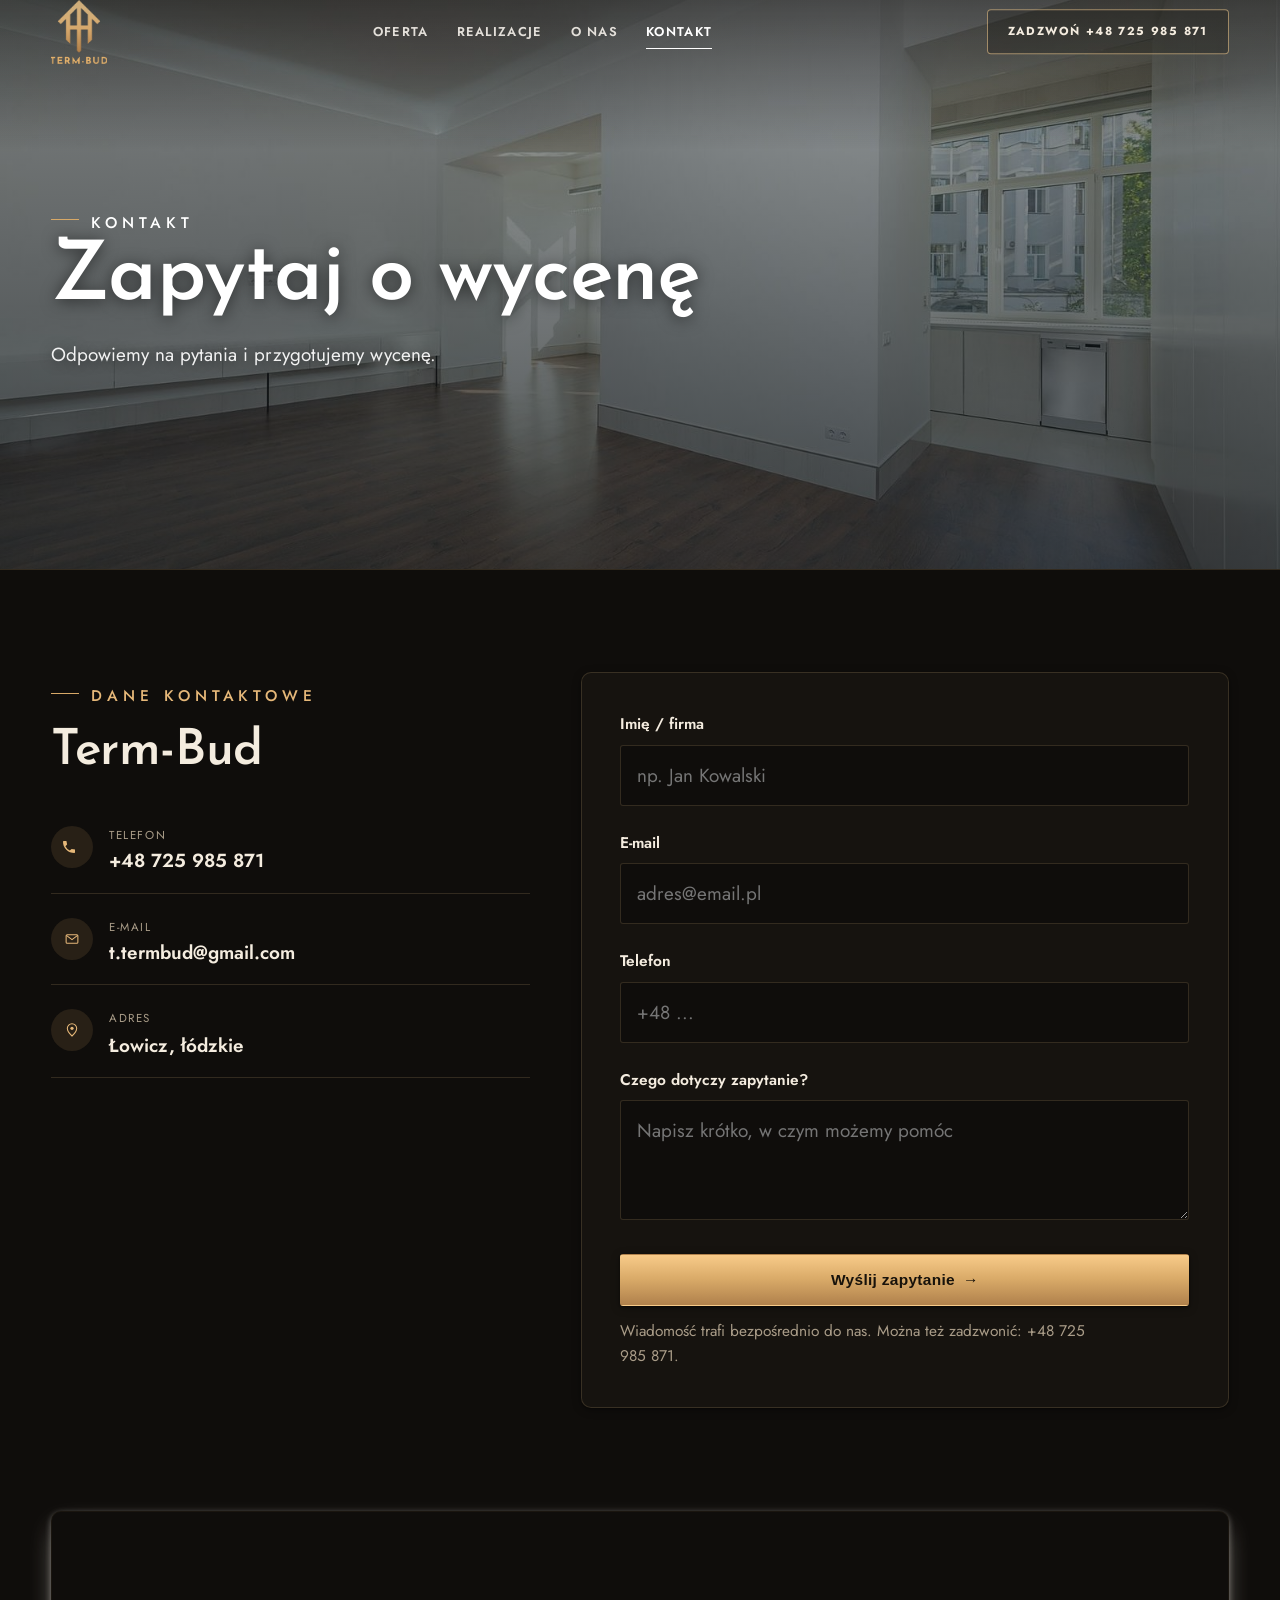
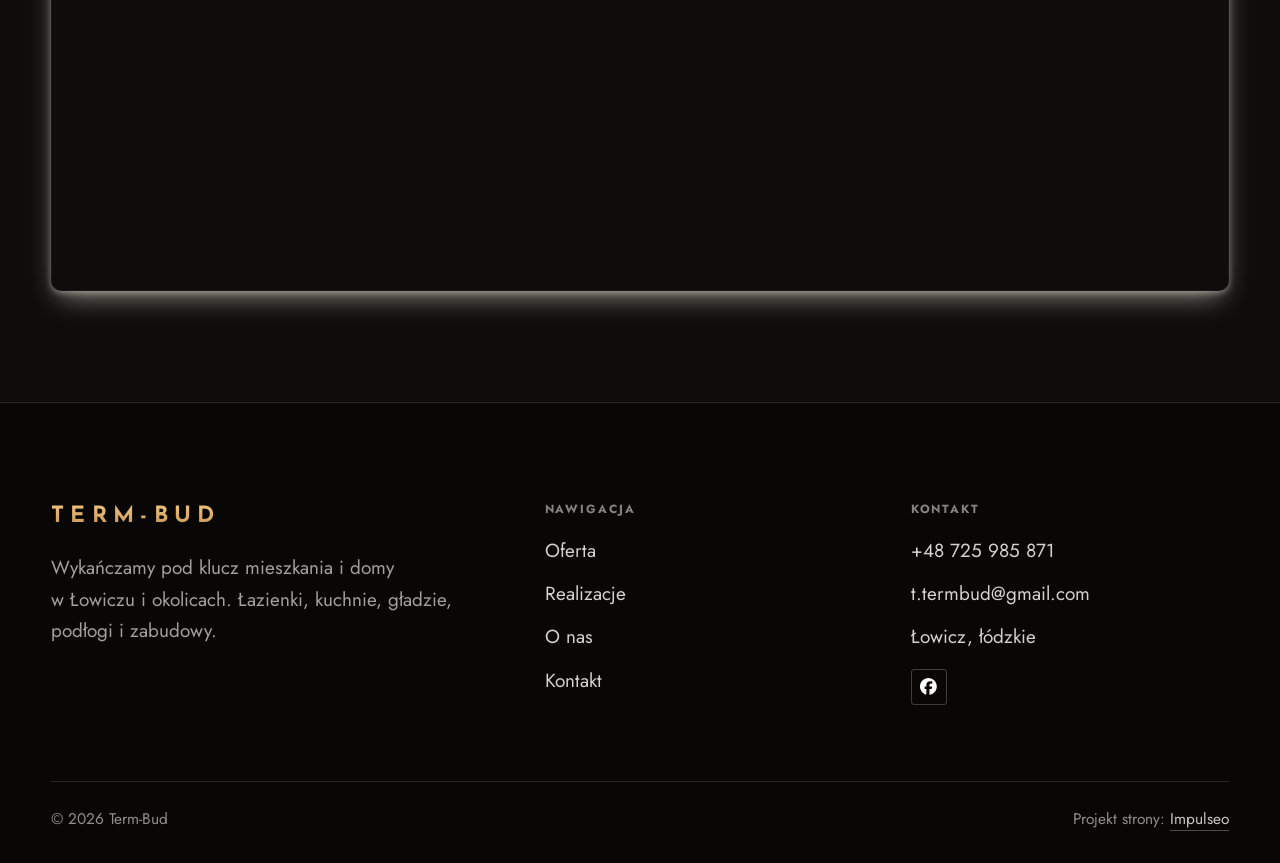
==== commit 4a015e15: "[claude-edit][cmt:a7480693-a1a6-483a-8c53-8fec411dceda] motyw czerń+złoto z logo (Josefin Sans/Jost)" ====
--- a/kontakt.html
+++ b/kontakt.html
@@ -2,6 +2,7 @@
 <html lang="pl">
 <head>
 <meta charset="UTF-8">
+<meta name="theme-color" content="#0F0D0B">
 <meta name="viewport" content="width=device-width, initial-scale=1.0">
 <title>Kontakt - Term-Bud</title>
 <meta name="description" content="Kontakt Term-Bud - Łowicz, łódzkie">
@@ -19,8 +20,8 @@
 <meta name="twitter:card" content="summary_large_image">
 <link rel="preconnect" href="https://fonts.googleapis.com">
 <link rel="preconnect" href="https://fonts.gstatic.com" crossorigin>
-<link href="https://fonts.googleapis.com/css2?family=Space+Grotesk:wght@500;600;700&family=DM+Sans:opsz,wght@9..40,400;9..40,500;9..40,600&display=swap" rel="stylesheet">
-<link rel="stylesheet" href="assets/styles.css?v=5d3cfe52">
+<link href="https://fonts.googleapis.com/css2?family=Josefin+Sans:wght@400;500;600;700&family=Jost:wght@400;500;600&display=swap" rel="stylesheet">
+<link rel="stylesheet" href="assets/styles.css?v=tb-zloto1">
 </head>
 <body>
 
--- a/assets/styles.css
+++ b/assets/styles.css
@@ -1847,3 +1847,116 @@
 
 /* === szary tekst dociągnięty do czytelności (WCAG 4.5 na wszystkich tłach) === */
 :root{--muted:#6B665F;}
+
+/* ============================================================
+   MOTYW TERM-BUD - czerń i złoto prosto z logo (18.09.2026, prośba Szymona)
+   Logo klienta: złoty gradient (#F8CB89 -> #B0814C) na czarnym tle,
+   geometryczne, szeroko rozstrzelone wersaliki. Cała strona idzie w ten ton:
+   ciemne, ciepłe tło, złoto jako jedyny akcent, font nagłówków Josefin Sans
+   (geometryczny, ten sam charakter co napis TERM-BUD), tekst Jost.
+   Blok stoi NA KOŃCU pliku, więc wygrywa z wcześniejszymi :root.
+   ============================================================ */
+:root{
+  --paper:#0F0D0B; --paper-2:#16130F; --paper-3:#1D1914;
+  --ink:#F4ECDF; --ink-soft:#D6CAB6; --muted:#A99C88;
+  --line:rgba(232,196,138,.16);
+  --accent:#D9AA68; --accent-d:#B0814C; --accent-soft:rgba(217,170,104,.12);
+  --accent-text:#E6B879; --dark:#080706;
+  --gold-grad:linear-gradient(180deg,#F8CB89 0%,#D9AA68 48%,#B0814C 100%);
+  --font-display:'Josefin Sans','Jost',sans-serif;
+  --font-body:'Jost','DM Sans',sans-serif;
+  --sh-sm:0 1px 2px rgba(0,0,0,.4),0 2px 8px rgba(0,0,0,.35);
+  --sh-md:0 2px 6px rgba(0,0,0,.4),0 12px 28px -8px rgba(0,0,0,.6);
+  --sh-lg:0 6px 14px rgba(0,0,0,.45),0 26px 56px -18px rgba(0,0,0,.7);
+}
+html{background:var(--paper);color-scheme:dark}
+body{background:var(--paper);color:var(--ink)}
+h1,h2,h3{font-weight:600;letter-spacing:-.005em}
+h1{letter-spacing:-.01em}
+h2{letter-spacing:-.008em}
+.eyebrow{letter-spacing:.32em;font-weight:500}
+.eyebrow::before{background:var(--gold-grad)}
+.head p,section p{color:var(--ink-soft)}
+
+/* przyciski: złoto logo, ciemny tekst */
+.btn-accent,.nav .nav-links a.btn-accent,.btn-accent[data-accent-d],.cta-d .btn-accent{
+  background:var(--gold-grad);border-color:transparent;color:#17120B}
+.btn-accent:hover{background:var(--gold-grad);filter:brightness(1.08)}
+.btn-ghost{color:var(--ink);border-color:rgba(232,196,138,.38)}
+.btn-ghost:hover{color:var(--accent-text);border-color:var(--accent)}
+.btn-light{background:var(--gold-grad);color:#17120B}
+
+/* pasek: przezroczysty nad hero, czarny szklany po przewinięciu */
+.nav.nav-solid{background:rgba(10,9,7,.9);border-bottom:1px solid var(--line)}
+.nav.nav-solid .nav-links a:not(.btn-accent){color:var(--ink-soft)}
+.nav.nav-solid .nav-links a:not(.btn-accent):hover,.nav.nav-solid .nav-links a.active:not(.btn-accent){color:#fff}
+.nav.nav-solid .nav-links a:not(.btn-accent)::after{background:var(--accent)}
+.nav.nav-solid .nav-toggle span,.nav-toggle span{background:var(--ink)}
+.nav .nav-links a.btn-accent,.nav .nav-links a.btn-accent:hover{background:var(--gold-grad);border-color:transparent;color:#17120B}
+.nav:not(.nav-solid) .nav-links a.btn-accent{background:rgba(10,9,7,.25);border-color:rgba(232,196,138,.6);color:#F4ECDF}
+.nav:not(.nav-solid) .nav-links a.btn-accent:hover{background:var(--gold-grad);color:#17120B}
+@media(max-width:900px){.nav .nav-links{background:var(--paper-2)}}
+
+/* hero: złoty druga część tytułu */
+.hero-fach{--accent-lit:#F2C98A;--accent-strong:#F2C98A}
+.hf-title{font-weight:600;letter-spacing:-.012em}
+.hf-title em{color:#F2C98A}
+.hf-phone-num{font-weight:600}
+.hf-kicker{letter-spacing:.3em}
+
+/* karty i powierzchnie, które były białe */
+.svc,.trust-card,.form,.faq-item{background:var(--paper-2);border-color:var(--line)}
+.form input,.form textarea{background:var(--paper);color:var(--ink);border-color:var(--line)}
+.form input:focus,.form textarea:focus{background:var(--paper)}
+.fach-promise{background:var(--paper-2)}
+.fp-row li{color:var(--ink-soft)}
+.proces{background:var(--paper-2)}
+.proces-line li::after{box-shadow:0 0 0 4px var(--paper-2)}
+.proces-line .pno{color:var(--accent-text)}
+.proces-os .proc-bar > i{background:var(--gold-grad)}
+.gateway .g-ttl{font-weight:600;letter-spacing:.02em}
+.gateway{outline:1px solid rgba(232,196,138,.14);outline-offset:-1px}
+.m-tile img{outline:1px solid rgba(232,196,138,.1);outline-offset:-1px}
+.fu-name{font-weight:600;letter-spacing:.01em}
+@media(max-width:820px){.sticky-call .sc-call{background:var(--gold-grad);color:#17120B}.sticky-call .sc-quote{background:var(--paper-2);color:var(--ink)}}
+
+/* CTA i stopka: najgłębsza czerń, złota linia jak krawędź dachu z logo */
+.cta{background:var(--dark);border-top:1px solid var(--line);border-bottom:1px solid var(--line)}
+.cta::before{background:radial-gradient(circle,rgba(217,170,104,.16),transparent 70%)}
+.cta h2{color:#F4ECDF}
+footer{background:var(--dark);border-top:1px solid var(--line)}
+footer .foot-brand .name{font-family:var(--font-display);letter-spacing:.28em;text-transform:uppercase;
+  background:var(--gold-grad);-webkit-background-clip:text;background-clip:text;color:transparent}
+.foot-col a:hover{color:var(--accent-text)}
+.pagehead{border-bottom:1px solid var(--line)}
+.pagehead .eyebrow::before{background:var(--gold-grad)}
+
+/* ============================================================
+   EKRAN ŁADOWANIA Z LOGO (tylko strona główna, raz na wizytę)
+   Czarna kurtyna jak tło logo; złoty znak wyłania się z rozmycia
+   za maską „od dołu do góry" (dom rośnie od fundamentu), pod nim
+   złota kreska, potem kurtyna odjeżdża w górę jak podnoszona brama.
+   Bezpieczniki: domyślnie ukryta, twardy limit czasu, klik/scroll
+   przerywa, reduced-motion pomija, ?intro = zagraj ponownie.
+   ============================================================ */
+.tb-intro{display:none}
+.tb-intro-on .tb-intro{display:flex;position:fixed;inset:0;z-index:9999;align-items:center;justify-content:center;
+  flex-direction:column;gap:22px;background:#080706;
+  clip-path:inset(0 0 0 0);transition:clip-path .7s cubic-bezier(.66,0,.24,1)}
+.tb-intro img{width:min(46vw,210px);height:auto;
+  clip-path:inset(100% 0 0 0);filter:blur(12px);transform:scale(1.045);
+  transition:clip-path .62s cubic-bezier(.16,1,.3,1),filter .62s cubic-bezier(.16,1,.3,1),transform .9s cubic-bezier(.16,1,.3,1)}
+.tb-intro i{display:block;width:min(40vw,180px);height:1px;background:linear-gradient(90deg,transparent,#E6B879 30%,#E6B879 70%,transparent);
+  transform:scaleX(0);transition:transform .5s cubic-bezier(.16,1,.3,1) .14s}
+.tb-intro-gra .tb-intro img{clip-path:inset(0 0 0 0);filter:blur(0);transform:scale(1)}
+.tb-intro-gra .tb-intro i{transform:scaleX(1)}
+.tb-intro-out .tb-intro{clip-path:inset(0 0 100% 0)}
+.tb-intro-out .tb-intro img{transform:translateY(-6vh) scale(.96);filter:blur(0)}
+@media (prefers-reduced-motion:reduce){.tb-intro-on .tb-intro{display:none}}
+/* mapa Google w tonie strony (ciemna, lekko ciepła) */
+iframe.map{filter:invert(.9) hue-rotate(180deg) saturate(.6) sepia(.15);border:1px solid var(--line)}
+/* jedna reakcja na kursor dla wszystkich przycisków (złoty gradient leży na background-image,
+   więc kolor pod spodem też się zmienia - tak samo jak w przyciskach obrysowanych) */
+.btn-accent,.btn-light{background-color:#D9AA68}
+.btn-accent:hover,.btn-light:hover{background-color:#E6B879}
+.hf-kicker{color:#F8DDB0}
